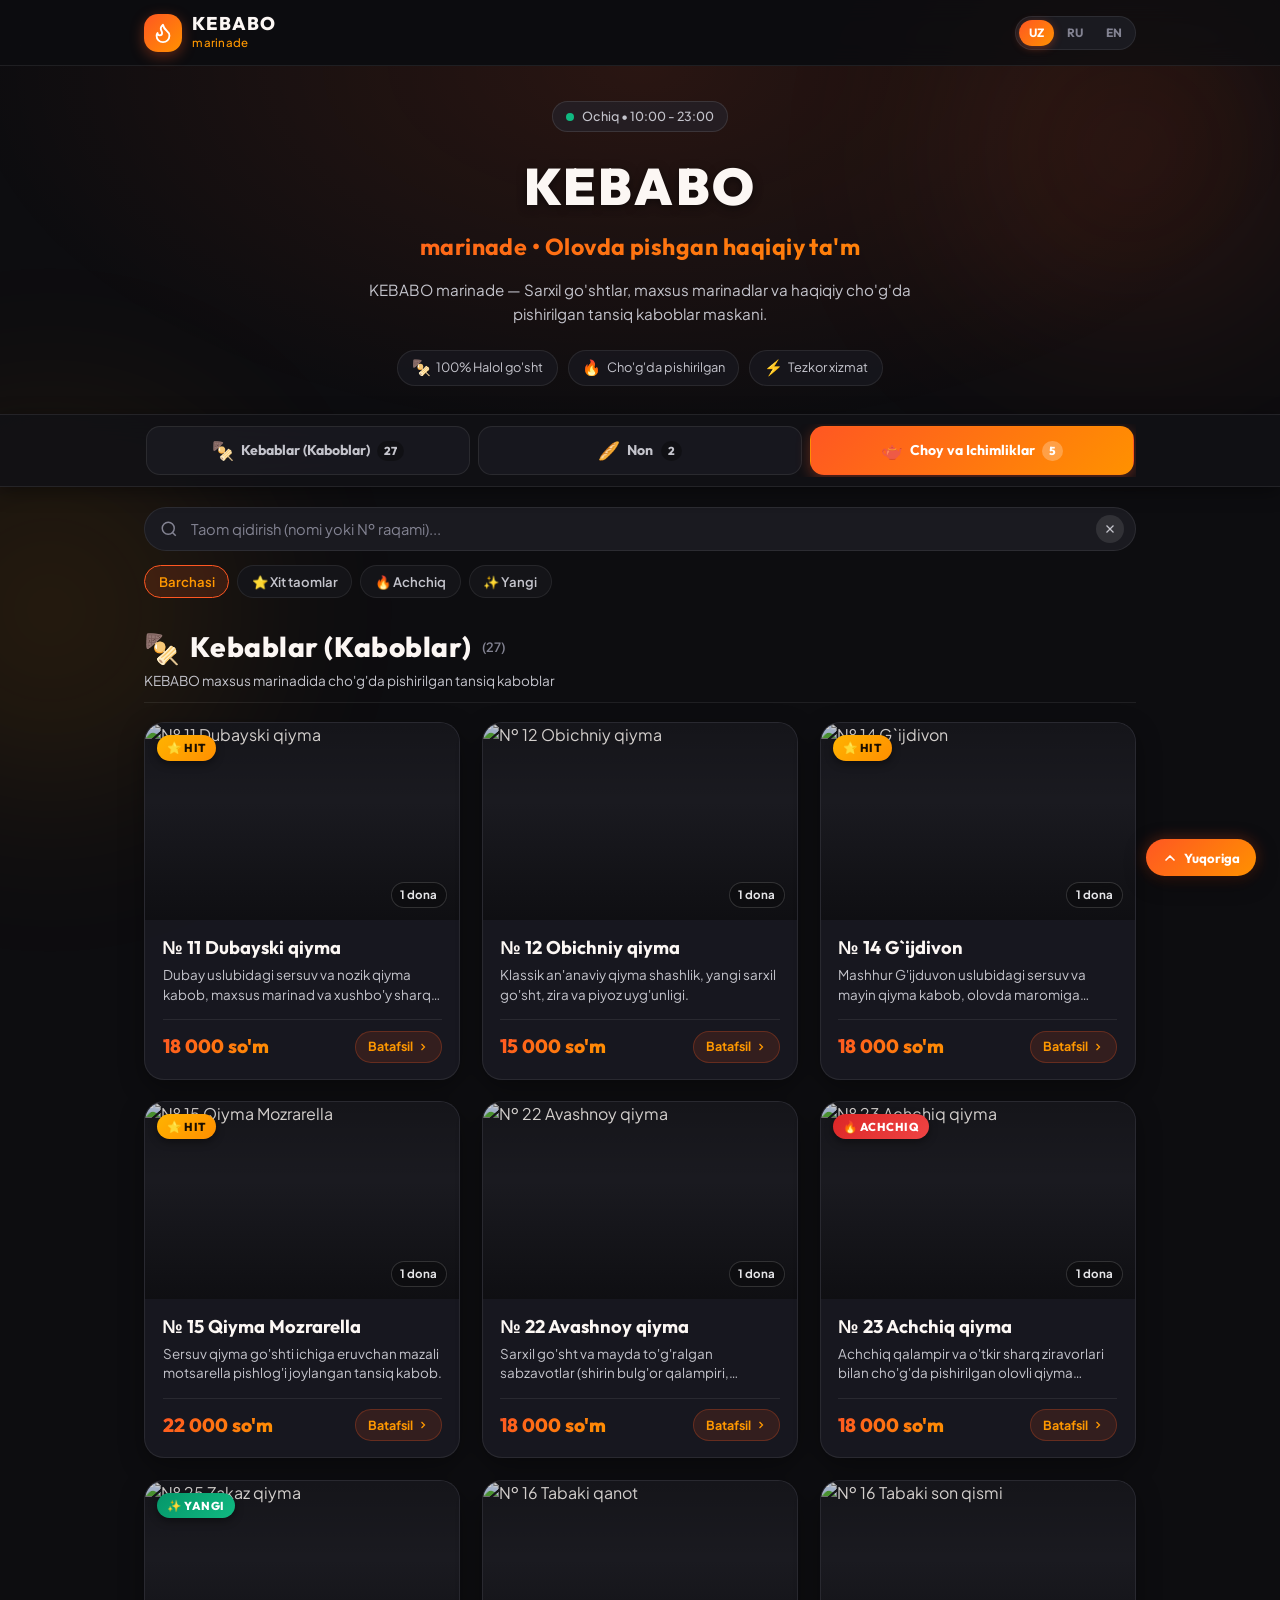
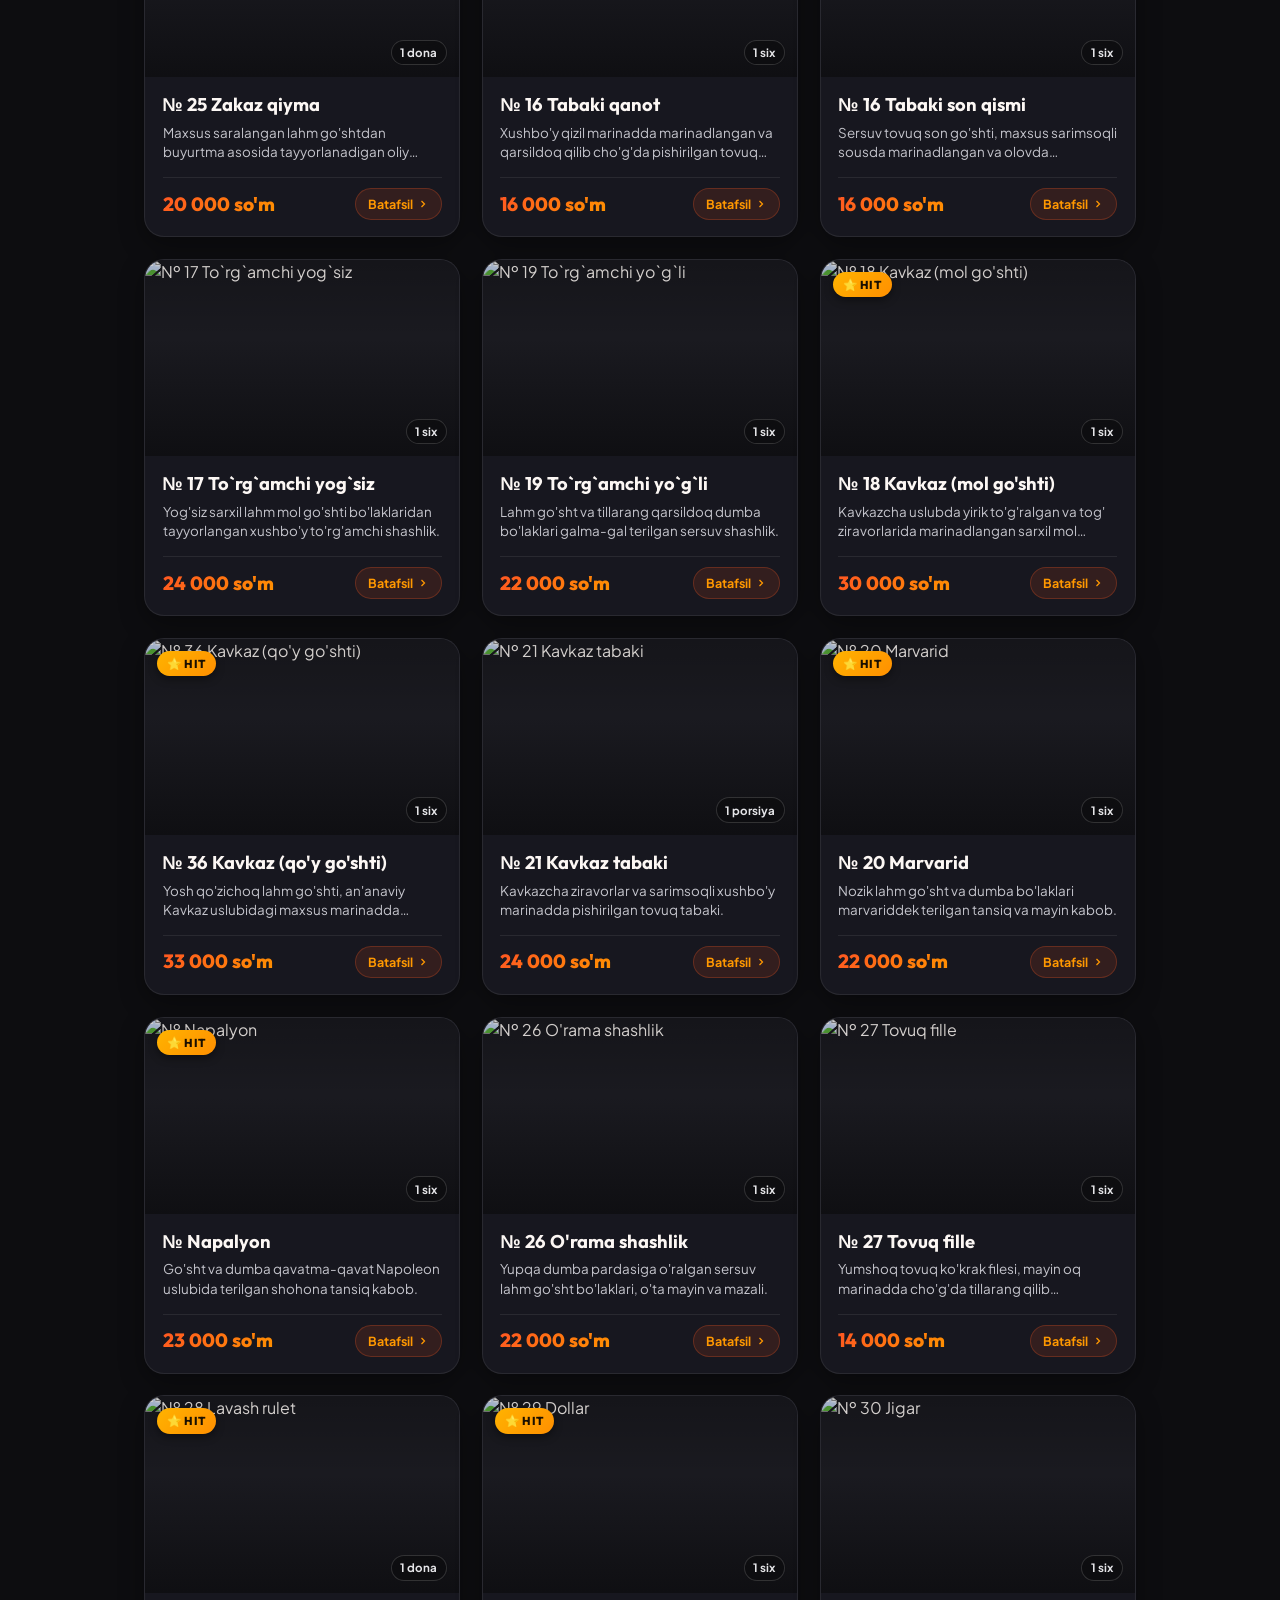
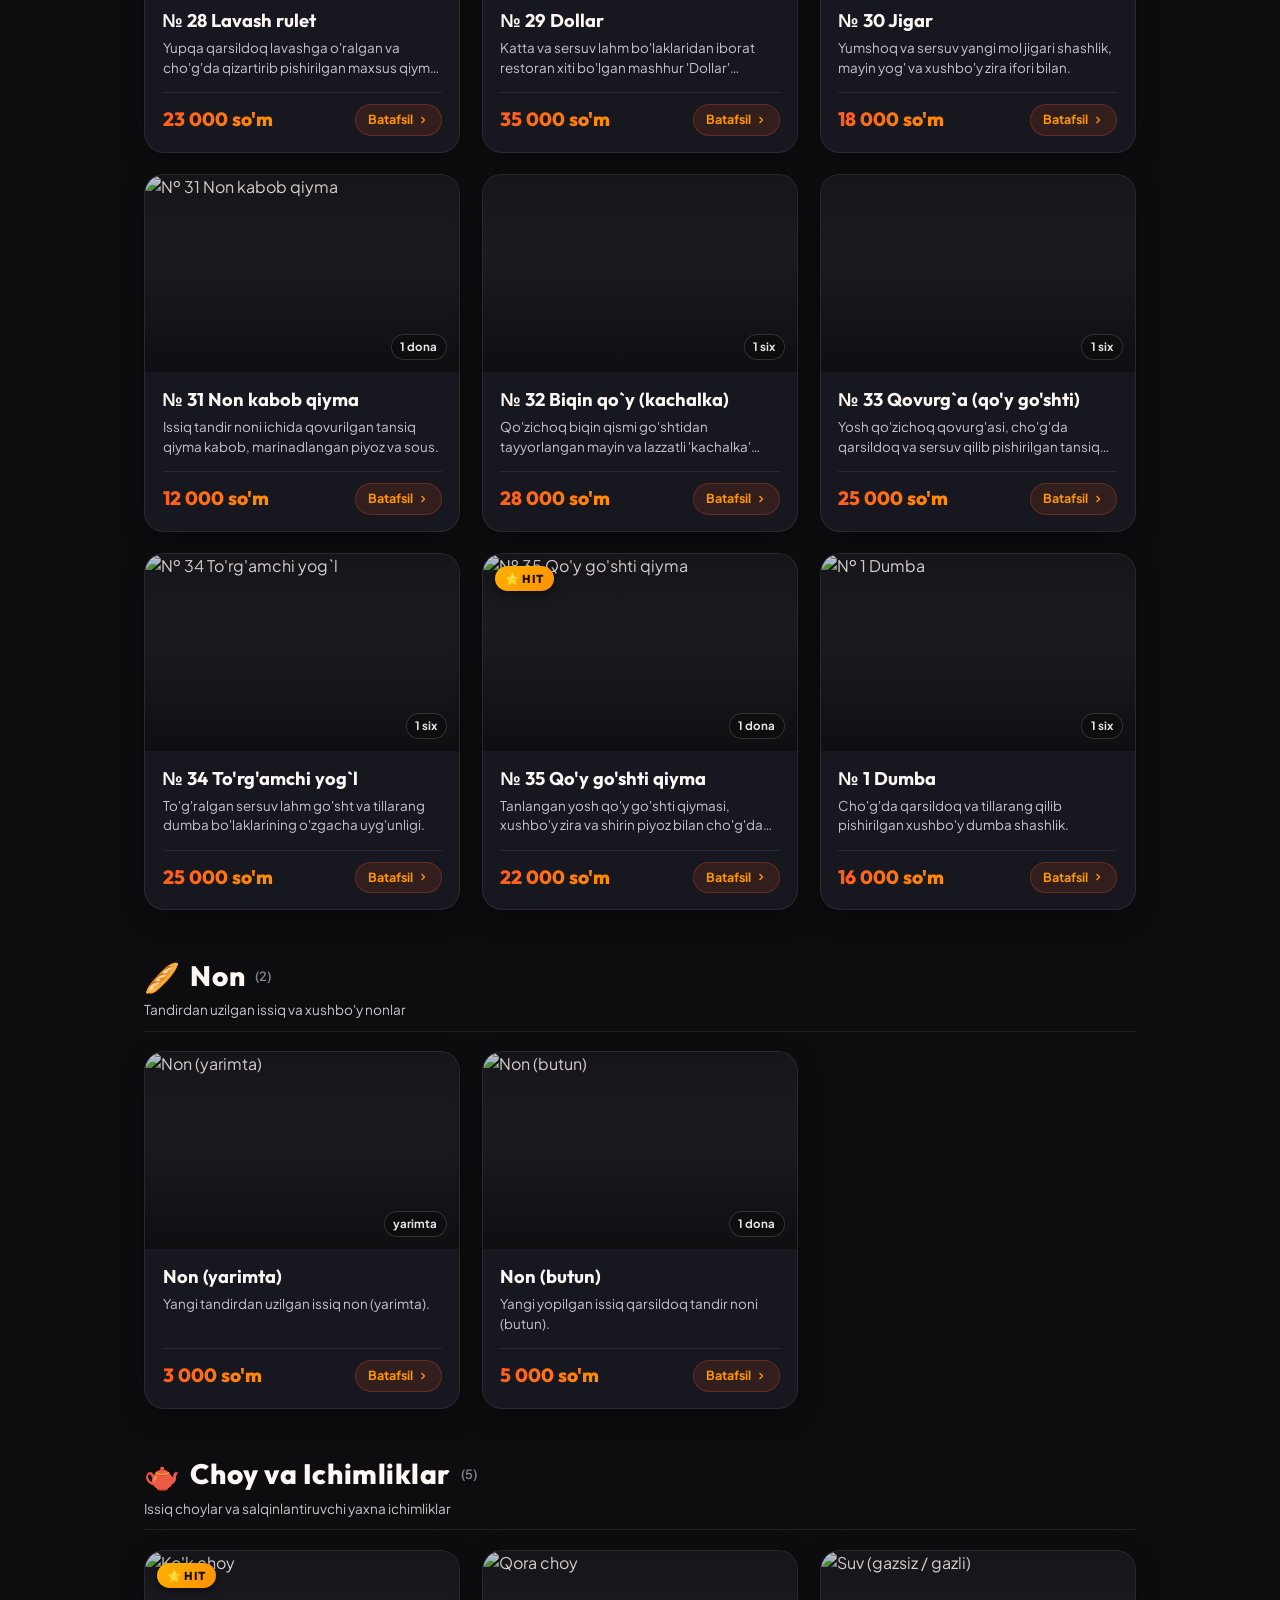
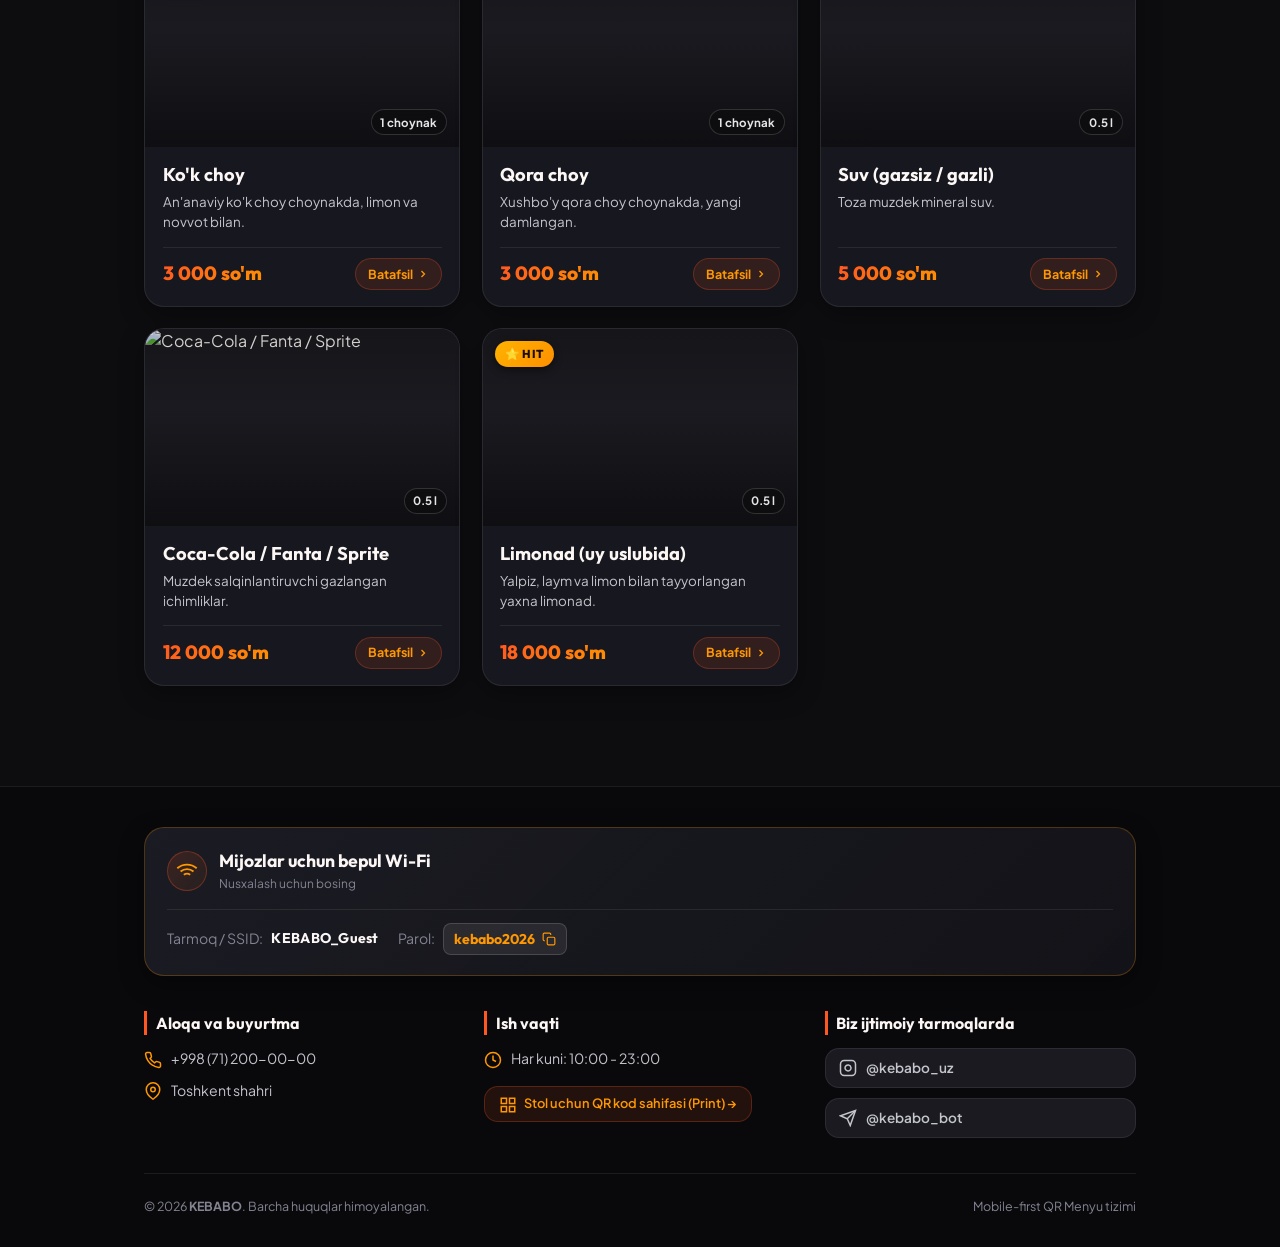
==== index.html @ 8729f7ac "KEBABO digital menu and admin panel complete" ====
<!DOCTYPE html>
<html lang="uz">
<head>
  <meta charset="UTF-8">
  <meta name="viewport" content="width=device-width, initial-scale=1.0, maximum-scale=5.0, user-scalable=yes">
  <meta name="theme-color" content="#121214">
  <meta name="description" content="KEBABO marinade - Sarxil go'shtlar, maxsus marinadlar va tansiq kaboblar raqamli menyusi.">
  <title>KEBABO | Raqamli Menyu</title>

  <!-- Google Fonts: Outfit (Headings) & Plus Jakarta Sans (Body) -->
  <link rel="preconnect" href="https://fonts.googleapis.com">
  <link rel="preconnect" href="https://fonts.gstatic.com" crossorigin>
  <link href="https://fonts.googleapis.com/css2?family=Outfit:wght@500;600;700;800;900&family=Plus+Jakarta+Sans:wght@400;500;600;700&display=swap" rel="stylesheet">

  <link rel="stylesheet" href="style.css">
  <link rel="icon" type="image/svg+xml" href="qr-code.svg">
</head>
<body>
  <!-- Ember Glow Background Elements -->
  <div class="ambient-glow ambient-glow-1" aria-hidden="true"></div>
  <div class="ambient-glow ambient-glow-2" aria-hidden="true"></div>

  <!-- Header / Navigation -->
  <header class="site-header">
    <div class="header-inner container">
      <div class="brand-link" id="brand-secret-trigger" role="button" tabindex="0" aria-label="KEBABO">
        <div class="brand-logo-icon" id="logo-flame-icon">
          <svg viewBox="0 0 24 24" fill="none" stroke="currentColor" stroke-width="2" stroke-linecap="round" stroke-linejoin="round">
            <path d="M8.5 14.5A2.5 2.5 0 0 0 11 12c0-1.38-.5-2-1-3-1.072-2.143-.224-4.054 2-6 .5 2.5 2 4.9 4 6.5 2 1.6 3 3.5 3 5.5a7 7 0 1 1-14 0c0-1.153.433-2.294 1-3a2.5 2.5 0 0 0 2.5 2.5z"/>
          </svg>
        </div>
        <div class="brand-text">
          <span class="brand-name" id="nav-brand-name">KEBABO</span>
          <span class="brand-sub">marinade</span>
        </div>
      </div>

      <!-- Language Selector -->
      <nav class="lang-switcher" aria-label="Tilni tanlash / Language selector">
        <button type="button" class="lang-btn active" data-lang="uz">UZ</button>
        <button type="button" class="lang-btn" data-lang="ru">RU</button>
        <button type="button" class="lang-btn" data-lang="en">EN</button>
      </nav>
    </div>
  </header>

  <!-- Hero Section -->
  <section class="hero-section" id="hero">
    <div class="container hero-content">
      <div class="hero-badge">
        <span class="pulse-dot"></span>
        <span id="hero-status">Ochiq &bull; 10:00 - 23:00</span>
      </div>

      <h1 class="hero-title">
        <span id="hero-title-main">KEBABO</span>
        <span class="hero-title-accent" id="hero-tagline">marinade</span>
      </h1>

      <p class="hero-desc" id="hero-desc">
        Sarxil go'shtlar, maxsus marinadlar va haqiqiy cho'g'da pishirilgan tansiq kaboblar maskani.
      </p>

      <!-- Highlights row -->
      <div class="hero-features">
        <div class="feature-item">
          <span class="feature-icon">🍢</span>
          <span class="feature-text" id="feat-halal">100% Halol go'sht</span>
        </div>
        <div class="feature-item">
          <span class="feature-icon">🔥</span>
          <span class="feature-text" id="feat-charcoal">Cho'g'da pishirilgan</span>
        </div>
        <div class="feature-item">
          <span class="feature-icon">⚡</span>
          <span class="feature-text" id="feat-speed">Tezkor xizmat</span>
        </div>
      </div>
    </div>
  </section>

  <!-- Sticky Categories Navigation -->
  <nav class="category-nav-wrapper" id="sticky-nav" aria-label="Menyu bo'limlari">
    <div class="container category-nav-container">
      <div class="category-nav-list" id="category-tabs" role="tablist">
        <!-- Injected via JavaScript from menu.json -->
      </div>
    </div>
  </nav>

  <!-- Search & Filter Controls -->
  <section class="controls-section">
    <div class="container">
      <!-- Search Input -->
      <div class="search-box">
        <svg class="search-icon" viewBox="0 0 24 24" fill="none" stroke="currentColor" stroke-width="2">
          <circle cx="11" cy="11" r="8"></circle>
          <line x1="21" y1="21" x2="16.65" y2="16.65"></line>
        </svg>
        <input 
          type="search" 
          id="menu-search" 
          class="search-input" 
          placeholder="Taom yoki ichimlik qidirish..." 
          autocomplete="off"
          aria-label="Taom qidirish"
        >
        <button type="button" id="search-clear" class="search-clear-btn" aria-label="Tozalash" hidden>
          <svg viewBox="0 0 24 24" fill="none" stroke="currentColor" stroke-width="2">
            <line x1="18" y1="6" x2="6" y2="18"></line>
            <line x1="6" y1="6" x2="18" y2="18"></line>
          </svg>
        </button>
      </div>

      <!-- Quick Filter Chips -->
      <div class="filter-chips" id="filter-chips" role="radiogroup" aria-label="Filtrlar">
        <button type="button" class="chip active" data-filter="all" id="chip-all">Barchasi</button>
        <button type="button" class="chip" data-filter="hit" id="chip-hit">⭐ Xit taomlar</button>
        <button type="button" class="chip" data-filter="achchiq" id="chip-spicy">🔥 Achchiq</button>
        <button type="button" class="chip" data-filter="yangi" id="chip-new">✨ Yangi</button>
      </div>
    </div>
  </section>

  <!-- Main Menu Sections -->
  <main class="menu-container container" id="menu-sections">
    <!-- Categories and Dishes dynamically rendered from menu.json -->
    <div class="menu-loading" id="menu-loading">
      <div class="spinner"></div>
      <p>Menyu yuklanmoqda...</p>
    </div>
  </main>

  <!-- Search Empty State -->
  <div class="empty-state container" id="empty-state" hidden>
    <div class="empty-icon">🔍</div>
    <h3 id="empty-title">Kechirasiz, taom topilmadi</h3>
    <p id="empty-desc">Iltimos, boshqa so'z bilan qidirib ko'ring yoki barcha taomlarni ko'ring.</p>
    <button type="button" class="btn-reset-search" id="btn-reset-search">Barcha taomlarni ko'rish</button>
  </div>

  <!-- Detail Modal (Bottom Sheet on Mobile) -->
  <div class="modal-backdrop" id="dish-modal" role="dialog" aria-modal="true" aria-hidden="true" hidden>
    <div class="modal-card">
      <button type="button" class="modal-close" id="modal-close-btn" aria-label="Yopish">
        <svg viewBox="0 0 24 24" fill="none" stroke="currentColor" stroke-width="2">
          <line x1="18" y1="6" x2="6" y2="18"></line>
          <line x1="6" y1="6" x2="18" y2="18"></line>
        </svg>
      </button>

      <div class="modal-image-wrapper">
        <img src="" alt="" id="modal-image" class="modal-image" loading="lazy">
        <div class="modal-badges" id="modal-badges"></div>
      </div>

      <div class="modal-body">
        <div class="modal-header-row">
          <h2 class="modal-title" id="modal-title"></h2>
          <span class="modal-weight" id="modal-weight"></span>
        </div>

        <p class="modal-description" id="modal-description"></p>

        <div class="modal-footer-row">
          <div class="modal-price-box">
            <span class="modal-price-label" id="modal-price-label">Narxi:</span>
            <span class="modal-price-val" id="modal-price"></span>
          </div>
          <button type="button" class="modal-action-btn" id="modal-close-action">Yopish</button>
        </div>

        <div class="modal-order-hint">
          <span class="hint-icon">💡</span>
          <span id="modal-order-tip">Buyurtma berish uchun stolingizga ofitsiantni taklif qiling.</span>
        </div>
      </div>
    </div>
  </div>

  <!-- Toast Notification -->
  <div class="toast" id="toast" role="status" aria-live="polite"></div>

  <!-- Floating Back to Top Button -->
  <button type="button" class="back-to-top" id="back-to-top" aria-label="Yuqoriga qaytish" hidden>
    <svg viewBox="0 0 24 24" fill="none" stroke="currentColor" stroke-width="2.5" stroke-linecap="round" stroke-linejoin="round">
      <polyline points="18 15 12 9 6 15"></polyline>
    </svg>
    <span class="btt-text" id="btt-label">Yuqoriga</span>
  </button>

  <!-- Footer Section -->
  <footer class="site-footer">
    <div class="container footer-content">
      <!-- Wi-Fi Card -->
      <div class="wifi-card">
        <div class="wifi-header">
          <div class="wifi-icon">
            <svg viewBox="0 0 24 24" fill="none" stroke="currentColor" stroke-width="2">
              <path d="M5 12.55a11 11 0 0 1 14.08 0"></path>
              <path d="M1.42 9a16 16 0 0 1 21.16 0"></path>
              <path d="M8.53 16.11a6 6 0 0 1 6.95 0"></path>
              <line x1="12" y1="20" x2="12.01" y2="20"></line>
            </svg>
          </div>
          <div>
            <h3 class="wifi-title" id="wifi-card-title">Mijozlar uchun bepul Wi-Fi</h3>
            <p class="wifi-sub" id="wifi-card-sub">Nusxalash uchun bosing</p>
          </div>
        </div>
        <div class="wifi-details">
          <div class="wifi-item">
            <span class="wifi-label">Tarmoq / SSID:</span>
            <strong class="wifi-val" id="wifi-ssid">KebabHouse_Guest</strong>
          </div>
          <div class="wifi-item">
            <span class="wifi-label">Parol:</span>
            <button type="button" class="copy-wifi-btn" id="copy-wifi-btn" title="Parolni nusxalash">
              <span id="wifi-password">kebabhouse2026</span>
              <svg viewBox="0 0 24 24" fill="none" stroke="currentColor" stroke-width="2" class="copy-icon">
                <rect x="9" y="9" width="13" height="13" rx="2" ry="2"></rect>
                <path d="M5 15H4a2 2 0 0 1-2-2V4a2 2 0 0 1 2-2h9a2 2 0 0 1 2 2v1"></path>
              </svg>
            </button>
          </div>
        </div>
      </div>

      <!-- Restaurant Info Grid -->
      <div class="footer-grid">
        <!-- Column 1: Info -->
        <div class="footer-col">
          <h3 class="footer-col-title" id="footer-contact-title">Aloqa va buyurtma</h3>
          <ul class="footer-list">
            <li>
              <svg viewBox="0 0 24 24" fill="none" stroke="currentColor" stroke-width="2" class="f-icon">
                <path d="M22 16.92v3a2 2 0 0 1-2.18 2 19.79 19.79 0 0 1-8.63-3.07 19.5 19.5 0 0 1-6-6 19.79 19.79 0 0 1-3.07-8.67A2 2 0 0 1 4.11 2h3a2 2 0 0 1 2 1.72 12.84 12.84 0 0 0 .7 2.81 2 2 0 0 1-.45 2.11L8.09 9.91a16 16 0 0 0 6 6l1.27-1.27a2 2 0 0 1 2.11-.45 12.84 12.84 0 0 0 2.81.7A2 2 0 0 1 22 16.92z"></path>
              </svg>
              <a href="tel:+998712000000" id="footer-phone" class="footer-link">+998 (71) 200-00-00</a>
            </li>
            <li>
              <svg viewBox="0 0 24 24" fill="none" stroke="currentColor" stroke-width="2" class="f-icon">
                <path d="M21 10c0 7-9 13-9 13s-9-6-9-13a9 9 0 0 1 18 0z"></path>
                <circle cx="12" cy="10" r="3"></circle>
              </svg>
              <span id="footer-address">Toshkent sh., Amir Temur shox ko'chasi, 45-uy</span>
            </li>
          </ul>
        </div>

        <!-- Column 2: Hours -->
        <div class="footer-col">
          <h3 class="footer-col-title" id="footer-hours-title">Ish vaqti</h3>
          <p class="footer-hours">
            <svg viewBox="0 0 24 24" fill="none" stroke="currentColor" stroke-width="2" class="f-icon">
              <circle cx="12" cy="12" r="10"></circle>
              <polyline points="12 6 12 12 16 14"></polyline>
            </svg>
            <span id="footer-working-hours">Har kuni: 10:00 - 23:00</span>
          </p>
          <div class="footer-qr-link-box">
            <a href="qr-print.html" class="qr-print-pill" target="_blank" rel="noopener">
              <svg viewBox="0 0 24 24" fill="none" stroke="currentColor" stroke-width="2" class="f-icon">
                <rect x="3" y="3" width="7" height="7"></rect>
                <rect x="14" y="3" width="7" height="7"></rect>
                <rect x="14" y="14" width="7" height="7"></rect>
                <rect x="3" y="14" width="7" height="7"></rect>
              </svg>
              <span>Stol uchun QR kod sahifasi (Print) &rarr;</span>
            </a>
          </div>
        </div>

        <!-- Column 3: Social -->
        <div class="footer-col">
          <h3 class="footer-col-title" id="footer-social-title">Biz ijtimoiy tarmoqlarda</h3>
          <div class="social-links">
            <a href="https://instagram.com/kebabo_uz" class="social-btn instagram" id="link-instagram" target="_blank" rel="noopener" aria-label="Instagram">
              <svg viewBox="0 0 24 24" fill="none" stroke="currentColor" stroke-width="2">
                <rect x="2" y="2" width="20" height="20" rx="5" ry="5"></rect>
                <path d="M16 11.37A4 4 0 1 1 12.63 8 4 4 0 0 1 16 11.37z"></path>
                <line x1="17.5" y1="6.5" x2="17.51" y2="6.5"></line>
              </svg>
              <span id="instagram-handle">@kebabo_uz</span>
            </a>
            <a href="https://t.me/kebabo_bot" class="social-btn telegram" id="link-telegram" target="_blank" rel="noopener" aria-label="Telegram">
              <svg viewBox="0 0 24 24" fill="none" stroke="currentColor" stroke-width="2">
                <line x1="22" y1="2" x2="11" y2="13"></line>
                <polygon points="22 2 15 22 11 13 2 9 22 2"></polygon>
              </svg>
              <span id="telegram-handle">@kebabo_bot</span>
            </a>
          </div>
        </div>
      </div>

      <!-- Footer Bottom -->
      <div class="footer-bottom">
        <p>&copy; <span id="current-year">2026</span> <strong id="footer-brand-name">KEBABO</strong>. Barcha huquqlar himoyalangan.</p>
        <p class="footer-made" id="footer-secret-trigger">Mobile-first QR Menyu tizimi</p>
      </div>
    </div>
  </footer>

  <script src="menu-data.js"></script>
  <script type="module" src="script.js"></script>
</body>
</html>
---- style.css ----
/* ==========================================================================
   KEBAB HOUSE - Mobile-First Digital Menu Stylesheet
   Premium Charcoal & Fire Theme
   ========================================================================== */

/* --------------------------------------------------------------------------
   1. CSS Reset & Variables
   -------------------------------------------------------------------------- */
:root {
  /* Colors */
  --bg-deep: #0d0d10;
  --bg-surface: #141418;
  --bg-surface-elevated: #1a1a20;
  --bg-card: rgba(26, 26, 33, 0.88);
  --bg-card-hover: rgba(33, 33, 42, 0.95);
  --bg-glass: rgba(18, 18, 22, 0.82);

  /* Primary Fire & Amber Accents */
  --fire-orange: #ff5722;
  --fire-amber: #ff9800;
  --fire-gold: #ffb300;
  --fire-red: #f44336;
  --fire-glow: rgba(255, 87, 34, 0.35);
  --amber-glow: rgba(255, 179, 0, 0.25);

  /* Text & Neutral */
  --text-primary: #fcf7f4;
  --text-secondary: #c4c4cc;
  --text-muted: #838392;
  --border-subtle: rgba(255, 255, 255, 0.08);
  --border-active: rgba(255, 107, 0, 0.45);

  /* Gradients */
  --grad-fire: linear-gradient(135deg, #ff5722 0%, #ff9100 100%);
  --grad-fire-subtle: linear-gradient(135deg, rgba(255, 87, 34, 0.15) 0%, rgba(255, 152, 0, 0.05) 100%);
  --grad-gold: linear-gradient(135deg, #ffb300 0%, #ff8f00 100%);
  --grad-card-border: linear-gradient(180deg, rgba(255, 255, 255, 0.12) 0%, rgba(255, 255, 255, 0.02) 100%);

  /* Typography */
  --font-heading: 'Outfit', -apple-system, BlinkMacSystemFont, 'Segoe UI', Roboto, sans-serif;
  --font-body: 'Plus Jakarta Sans', -apple-system, BlinkMacSystemFont, 'Segoe UI', Roboto, sans-serif;

  /* Layout & Metrics */
  --container-max: 1040px;
  --radius-sm: 8px;
  --radius-md: 14px;
  --radius-lg: 20px;
  --radius-xl: 26px;
  --radius-pill: 9999px;
  --shadow-sm: 0 4px 12px rgba(0, 0, 0, 0.25);
  --shadow-card: 0 8px 24px rgba(0, 0, 0, 0.35), 0 1px 2px rgba(255, 255, 255, 0.04) inset;
  --shadow-fire: 0 8px 24px var(--fire-glow);

  /* Animations */
  --trans-quick: 0.18s cubic-bezier(0.4, 0, 0.2, 1);
  --trans-smooth: 0.3s cubic-bezier(0.16, 1, 0.3, 1);
}

*, *::before, *::after {
  box-sizing: border-box;
  margin: 0;
  padding: 0;
}

html {
  font-size: 16px;
  scroll-behavior: smooth;
  -webkit-text-size-adjust: 100%;
  color-scheme: dark;
}

body {
  font-family: var(--font-body);
  background-color: var(--bg-deep);
  color: var(--text-primary);
  line-height: 1.5;
  min-height: 100vh;
  position: relative;
  overflow-x: hidden;
  -webkit-font-smoothing: antialiased;
  -moz-osx-font-smoothing: grayscale;
}

/* --------------------------------------------------------------------------
   2. Utility & Layout Container
   -------------------------------------------------------------------------- */
.container {
  width: 100%;
  max-width: var(--container-max);
  margin-left: auto;
  margin-right: auto;
  padding-left: 1rem;
  padding-right: 1rem;
}

@media (min-width: 640px) {
  .container {
    padding-left: 1.5rem;
    padding-right: 1.5rem;
  }
}

/* Atmospheric Glow Background */
.ambient-glow {
  position: fixed;
  width: 500px;
  height: 500px;
  border-radius: 50%;
  pointer-events: none;
  z-index: 0;
  opacity: 0.18;
  filter: blur(100px);
  animation: floatGlow 14s ease-in-out infinite alternate;
}

.ambient-glow-1 {
  top: -100px;
  right: -100px;
  background: radial-gradient(circle, #ff5722 0%, transparent 70%);
}

.ambient-glow-2 {
  top: 40%;
  left: -200px;
  background: radial-gradient(circle, #ff9800 0%, transparent 70%);
  animation-delay: -7s;
}

@keyframes floatGlow {
  0% { transform: translateY(0) scale(1); }
  50% { transform: translateY(30px) scale(1.08); }
  100% { transform: translateY(-20px) scale(0.95); }
}

/* --------------------------------------------------------------------------
   3. Header & Language Switcher
   -------------------------------------------------------------------------- */
.site-header {
  position: relative;
  z-index: 40;
  padding-top: 0.85rem;
  padding-bottom: 0.85rem;
  border-bottom: 1px solid var(--border-subtle);
  background: rgba(13, 13, 16, 0.7);
  backdrop-filter: blur(12px);
  -webkit-backdrop-filter: blur(12px);
}

.header-inner {
  display: flex;
  align-items: center;
  justify-content: space-between;
}

.brand-link {
  display: flex;
  align-items: center;
  gap: 0.65rem;
  text-decoration: none;
  color: var(--text-primary);
}

.brand-logo-icon {
  width: 38px;
  height: 38px;
  border-radius: var(--radius-md);
  background: var(--grad-fire);
  display: flex;
  align-items: center;
  justify-content: center;
  color: #fff;
  box-shadow: 0 4px 14px var(--fire-glow);
  flex-shrink: 0;
}

.brand-logo-icon svg {
  width: 22px;
  height: 22px;
}

.brand-text {
  display: flex;
  flex-direction: column;
}

.brand-name {
  font-family: var(--font-heading);
  font-weight: 800;
  font-size: 1.15rem;
  letter-spacing: 0.05em;
  color: var(--text-primary);
  line-height: 1.1;
}

.brand-sub {
  font-size: 0.72rem;
  color: var(--fire-amber);
  font-weight: 500;
  letter-spacing: 0.02em;
}

/* Segmented Language Switcher */
.lang-switcher {
  display: flex;
  align-items: center;
  background: var(--bg-surface-elevated);
  border: 1px solid var(--border-subtle);
  border-radius: var(--radius-pill);
  padding: 3px;
  gap: 2px;
}

.lang-btn {
  background: transparent;
  border: none;
  color: var(--text-muted);
  font-family: var(--font-heading);
  font-weight: 700;
  font-size: 0.75rem;
  padding: 0.35rem 0.65rem;
  border-radius: var(--radius-pill);
  cursor: pointer;
  transition: all var(--trans-quick);
  touch-action: manipulation;
}

.lang-btn:hover {
  color: var(--text-primary);
}

.lang-btn.active {
  background: var(--grad-fire);
  color: #fff;
  box-shadow: 0 2px 8px var(--fire-glow);
}

/* --------------------------------------------------------------------------
   4. Hero Section
   -------------------------------------------------------------------------- */
.hero-section {
  position: relative;
  z-index: 10;
  padding: 2.2rem 0 1.8rem;
  text-align: center;
  background: radial-gradient(ellipse at 50% 0%, rgba(255, 87, 34, 0.12) 0%, transparent 75%);
}

.hero-badge {
  display: inline-flex;
  align-items: center;
  gap: 0.45rem;
  background: rgba(38, 38, 48, 0.6);
  border: 1px solid rgba(255, 255, 255, 0.1);
  padding: 0.3rem 0.85rem;
  border-radius: var(--radius-pill);
  font-size: 0.78rem;
  color: var(--text-secondary);
  font-weight: 500;
  margin-bottom: 1rem;
}

.pulse-dot {
  width: 8px;
  height: 8px;
  border-radius: 50%;
  background-color: #10b981;
  box-shadow: 0 0 0 0 rgba(16, 185, 129, 0.7);
  animation: pulseGreen 2s infinite;
}

@keyframes pulseGreen {
  0% { box-shadow: 0 0 0 0 rgba(16, 185, 129, 0.7); }
  70% { box-shadow: 0 0 0 7px rgba(16, 185, 129, 0); }
  100% { box-shadow: 0 0 0 0 rgba(16, 185, 129, 0); }
}

.hero-title {
  font-family: var(--font-heading);
  display: flex;
  flex-direction: column;
  gap: 0.35rem;
  margin-bottom: 0.85rem;
}

#hero-title-main {
  font-size: clamp(2rem, 6vw, 3.2rem);
  font-weight: 900;
  letter-spacing: 0.04em;
  color: var(--text-primary);
  text-transform: uppercase;
  text-shadow: 0 2px 10px rgba(0, 0, 0, 0.5);
}

.hero-title-accent {
  font-size: clamp(1rem, 3.5vw, 1.45rem);
  font-weight: 700;
  background: var(--grad-fire);
  -webkit-background-clip: text;
  -webkit-text-fill-color: transparent;
  letter-spacing: 0.02em;
}

.hero-desc {
  max-width: 580px;
  margin: 0 auto 1.5rem;
  color: var(--text-secondary);
  font-size: 0.95rem;
  line-height: 1.55;
  padding: 0 0.5rem;
}

.hero-features {
  display: flex;
  justify-content: center;
  flex-wrap: wrap;
  gap: 0.6rem;
}

.feature-item {
  display: flex;
  align-items: center;
  gap: 0.35rem;
  background: rgba(26, 26, 33, 0.7);
  border: 1px solid var(--border-subtle);
  border-radius: var(--radius-pill);
  padding: 0.35rem 0.85rem;
  font-size: 0.8rem;
  color: var(--text-secondary);
}

.feature-icon {
  font-size: 0.95rem;
}

/* --------------------------------------------------------------------------
   5. Sticky Category Navigation
   -------------------------------------------------------------------------- */
.category-nav-wrapper {
  position: sticky;
  top: 0;
  z-index: 50;
  background: var(--bg-glass);
  backdrop-filter: blur(16px);
  -webkit-backdrop-filter: blur(16px);
  border-top: 1px solid var(--border-subtle);
  border-bottom: 1px solid var(--border-subtle);
  box-shadow: 0 4px 18px rgba(0, 0, 0, 0.4);
}

.category-nav-container {
  padding-top: 0.55rem;
  padding-bottom: 0.55rem;
}

.category-nav-list {
  display: flex;
  align-items: center;
  gap: 0.5rem;
  overflow-x: auto;
  scrollbar-width: none;
  -webkit-overflow-scrolling: touch;
  padding: 2px;
}

.category-nav-list::-webkit-scrollbar {
  display: none;
}

.cat-tab {
  flex: 1 1 0;
  min-width: 105px;
  display: flex;
  align-items: center;
  justify-content: center;
  gap: 0.45rem;
  background: rgba(30, 30, 38, 0.6);
  border: 1px solid var(--border-subtle);
  color: var(--text-secondary);
  font-family: var(--font-heading);
  font-size: 0.88rem;
  font-weight: 700;
  padding: 0.65rem 0.8rem;
  border-radius: var(--radius-md);
  cursor: pointer;
  white-space: nowrap;
  transition: all var(--trans-quick);
  touch-action: manipulation;
  text-decoration: none;
}

.cat-tab:hover {
  background: rgba(45, 45, 56, 0.8);
  color: var(--text-primary);
  border-color: rgba(255, 255, 255, 0.15);
}

.cat-tab.active {
  background: var(--grad-fire);
  color: #fff;
  border-color: transparent;
  box-shadow: 0 4px 14px var(--fire-glow);
}

.cat-tab-icon {
  font-size: 1.1rem;
}

.cat-tab-count {
  font-size: 0.72rem;
  background: rgba(0, 0, 0, 0.28);
  padding: 0.1rem 0.45rem;
  border-radius: var(--radius-pill);
  font-weight: 800;
}

.cat-tab.active .cat-tab-count {
  background: rgba(255, 255, 255, 0.25);
  color: #fff;
}

/* --------------------------------------------------------------------------
   6. Search & Quick Filters
   -------------------------------------------------------------------------- */
.controls-section {
  position: relative;
  z-index: 10;
  padding-top: 1.25rem;
  padding-bottom: 0.5rem;
}

.search-box {
  position: relative;
  width: 100%;
  margin-bottom: 0.85rem;
}

.search-icon {
  position: absolute;
  left: 1rem;
  top: 50%;
  transform: translateY(-50%);
  width: 18px;
  height: 18px;
  color: var(--text-muted);
  pointer-events: none;
}

.search-input {
  width: 100%;
  background: var(--bg-surface-elevated);
  border: 1px solid var(--border-subtle);
  border-radius: var(--radius-pill);
  padding: 0.75rem 2.8rem 0.75rem 2.85rem;
  color: var(--text-primary);
  font-family: var(--font-body);
  font-size: 0.92rem;
  outline: none;
  transition: all var(--trans-quick);
}

.search-input::placeholder {
  color: var(--text-muted);
}

.search-input:focus {
  border-color: var(--fire-orange);
  box-shadow: 0 0 0 3px rgba(255, 87, 34, 0.2);
  background: var(--bg-surface);
}

.search-clear-btn {
  position: absolute;
  right: 0.75rem;
  top: 50%;
  transform: translateY(-50%);
  width: 28px;
  height: 28px;
  border-radius: 50%;
  background: rgba(255, 255, 255, 0.1);
  border: none;
  color: var(--text-secondary);
  display: flex;
  align-items: center;
  justify-content: center;
  cursor: pointer;
  transition: background var(--trans-quick);
}

.search-clear-btn:hover {
  background: rgba(255, 255, 255, 0.2);
  color: var(--text-primary);
}

.search-clear-btn svg {
  width: 14px;
  height: 14px;
}

/* Filter Chips */
.filter-chips {
  display: flex;
  align-items: center;
  gap: 0.5rem;
  overflow-x: auto;
  scrollbar-width: none;
  -webkit-overflow-scrolling: touch;
  padding-bottom: 0.25rem;
}

.filter-chips::-webkit-scrollbar {
  display: none;
}

.chip {
  background: var(--bg-surface);
  border: 1px solid var(--border-subtle);
  color: var(--text-secondary);
  font-family: var(--font-body);
  font-size: 0.82rem;
  font-weight: 600;
  padding: 0.45rem 0.85rem;
  border-radius: var(--radius-pill);
  white-space: nowrap;
  cursor: pointer;
  transition: all var(--trans-quick);
  touch-action: manipulation;
}

.chip:hover {
  border-color: rgba(255, 255, 255, 0.2);
  color: var(--text-primary);
}

.chip.active {
  background: rgba(255, 87, 34, 0.15);
  border-color: var(--fire-orange);
  color: var(--fire-amber);
}

/* --------------------------------------------------------------------------
   7. Menu Section & Grid
   -------------------------------------------------------------------------- */
.menu-container {
  position: relative;
  z-index: 10;
  padding-top: 1rem;
  padding-bottom: 3.5rem;
}

.menu-loading {
  text-align: center;
  padding: 4rem 1rem;
  color: var(--text-muted);
}

.spinner {
  width: 36px;
  height: 36px;
  border: 3px solid rgba(255, 255, 255, 0.1);
  border-top-color: var(--fire-orange);
  border-radius: 50%;
  animation: spin 0.8s linear infinite;
  margin: 0 auto 1rem;
}

@keyframes spin {
  to { transform: rotate(360deg); }
}

.category-group {
  margin-bottom: 2.8rem;
  scroll-margin-top: 75px;
}

.category-header {
  margin-bottom: 1.2rem;
  display: flex;
  align-items: flex-end;
  justify-content: space-between;
  border-bottom: 1px solid var(--border-subtle);
  padding-bottom: 0.65rem;
}

.category-header-main {
  display: flex;
  align-items: center;
  gap: 0.65rem;
}

.category-icon-large {
  font-size: 1.8rem;
  line-height: 1;
}

.category-title {
  font-family: var(--font-heading);
  font-size: clamp(1.35rem, 4vw, 1.75rem);
  font-weight: 800;
  color: var(--text-primary);
  letter-spacing: 0.02em;
}

.category-count-pill {
  font-size: 0.8rem;
  color: var(--text-muted);
  font-weight: 600;
}

.category-subtext {
  font-size: 0.85rem;
  color: var(--text-secondary);
  margin-top: 0.2rem;
}

/* Dishes Grid */
.dishes-grid {
  display: grid;
  grid-template-columns: 1fr;
  gap: 1.15rem;
}

@media (min-width: 640px) {
  .dishes-grid {
    grid-template-columns: repeat(2, 1fr);
    gap: 1.35rem;
  }
}

@media (min-width: 960px) {
  .dishes-grid {
    grid-template-columns: repeat(3, 1fr);
  }
}

/* Dish Card */
.dish-card {
  position: relative;
  background: var(--bg-card);
  border: 1px solid var(--border-subtle);
  border-radius: var(--radius-lg);
  overflow: hidden;
  display: flex;
  flex-direction: column;
  transition: transform var(--trans-smooth), border-color var(--trans-quick), box-shadow var(--trans-smooth);
  cursor: pointer;
  box-shadow: var(--shadow-card);
  touch-action: manipulation;
  -webkit-tap-highlight-color: transparent;
}

.dish-card:hover {
  transform: translateY(-4px);
  border-color: var(--border-active);
  box-shadow: 0 12px 30px rgba(0, 0, 0, 0.45), 0 0 15px rgba(255, 87, 34, 0.2);
}

.dish-card:active {
  transform: scale(0.98);
}

.dish-card.is-sold-out {
  opacity: 0.72;
  border-color: rgba(239, 68, 68, 0.4);
}

.dish-card.is-sold-out .card-overlay {
  background: linear-gradient(180deg, rgba(20, 0, 0, 0.4) 0%, rgba(13, 13, 16, 0.95) 100%);
}

.dish-card.is-sold-out .dish-price {
  background: #9ca3af;
  -webkit-background-clip: text;
  -webkit-text-fill-color: transparent;
}

.badge-sold-out {
  background: linear-gradient(135deg, #b91c1c 0%, #ef4444 100%) !important;
  color: #fff !important;
  font-weight: 800;
  box-shadow: 0 2px 8px rgba(239, 68, 68, 0.4);
}

/* Card Media */
.card-image-wrap {
  position: relative;
  width: 100%;
  aspect-ratio: 16 / 10;
  background-color: var(--bg-surface-elevated);
  overflow: hidden;
}

.dish-img {
  width: 100%;
  height: 100%;
  object-fit: cover;
  display: block;
  transition: transform 0.5s ease;
}

.dish-card:hover .dish-img {
  transform: scale(1.05);
}

.card-overlay {
  position: absolute;
  inset: 0;
  background: linear-gradient(180deg, rgba(0, 0, 0, 0.2) 0%, rgba(0, 0, 0, 0) 40%, rgba(13, 13, 16, 0.85) 100%);
  pointer-events: none;
}

/* Badges */
.card-badge-top-left {
  position: absolute;
  top: 0.75rem;
  left: 0.75rem;
  z-index: 2;
  display: flex;
  gap: 0.4rem;
}

.badge {
  font-family: var(--font-heading);
  font-size: 0.72rem;
  font-weight: 800;
  padding: 0.25rem 0.65rem;
  border-radius: var(--radius-pill);
  text-transform: uppercase;
  letter-spacing: 0.04em;
  color: #fff;
  display: inline-flex;
  align-items: center;
  gap: 0.25rem;
  box-shadow: 0 3px 8px rgba(0, 0, 0, 0.4);
}

.badge-hit {
  background: var(--grad-gold);
  color: #1a0f00;
}

.badge-yangi {
  background: linear-gradient(135deg, #059669 0%, #10b981 100%);
}

.badge-achchiq {
  background: linear-gradient(135deg, #dc2626 0%, #ef4444 100%);
}

.card-weight-pill {
  position: absolute;
  bottom: 0.75rem;
  right: 0.75rem;
  z-index: 2;
  background: rgba(13, 13, 16, 0.78);
  border: 1px solid rgba(255, 255, 255, 0.15);
  backdrop-filter: blur(8px);
  -webkit-backdrop-filter: blur(8px);
  color: #e4e4e7;
  font-size: 0.72rem;
  font-weight: 700;
  padding: 0.2rem 0.55rem;
  border-radius: var(--radius-pill);
}

/* Card Details */
.card-content {
  padding: 1rem 1.1rem;
  display: flex;
  flex-direction: column;
  flex: 1;
}

.dish-name {
  font-family: var(--font-heading);
  font-size: 1.15rem;
  font-weight: 700;
  color: var(--text-primary);
  margin-bottom: 0.4rem;
  line-height: 1.25;
}

.dish-desc {
  font-size: 0.84rem;
  color: var(--text-secondary);
  line-height: 1.45;
  margin-bottom: 0.95rem;
  display: -webkit-box;
  -webkit-line-clamp: 2;
  -webkit-box-orient: vertical;
  overflow: hidden;
  text-overflow: ellipsis;
  flex: 1;
}

.card-footer {
  margin-top: auto;
  display: flex;
  align-items: center;
  justify-content: space-between;
  padding-top: 0.65rem;
  border-top: 1px solid var(--border-subtle);
}

.dish-price-wrap {
  display: flex;
  flex-direction: column;
}

.dish-price {
  font-family: var(--font-heading);
  font-size: 1.2rem;
  font-weight: 800;
  background: var(--grad-fire);
  -webkit-background-clip: text;
  -webkit-text-fill-color: transparent;
  line-height: 1;
}

.btn-card-view {
  background: rgba(255, 87, 34, 0.12);
  border: 1px solid rgba(255, 87, 34, 0.25);
  color: var(--fire-amber);
  font-family: var(--font-body);
  font-size: 0.78rem;
  font-weight: 700;
  padding: 0.35rem 0.75rem;
  border-radius: var(--radius-pill);
  transition: all var(--trans-quick);
  display: inline-flex;
  align-items: center;
  gap: 0.25rem;
}

.dish-card:hover .btn-card-view {
  background: var(--grad-fire);
  color: #fff;
  border-color: transparent;
  box-shadow: 0 2px 8px var(--fire-glow);
}

/* --------------------------------------------------------------------------
   8. Empty Search State
   -------------------------------------------------------------------------- */
.empty-state {
  text-align: center;
  padding: 3.5rem 1rem;
}

.empty-icon {
  font-size: 3rem;
  margin-bottom: 1rem;
}

#empty-title {
  font-family: var(--font-heading);
  font-size: 1.35rem;
  color: var(--text-primary);
  margin-bottom: 0.5rem;
}

#empty-desc {
  color: var(--text-muted);
  font-size: 0.9rem;
  max-width: 420px;
  margin: 0 auto 1.5rem;
}

.btn-reset-search {
  background: var(--grad-fire);
  color: #fff;
  border: none;
  font-family: var(--font-heading);
  font-weight: 700;
  font-size: 0.88rem;
  padding: 0.65rem 1.35rem;
  border-radius: var(--radius-pill);
  cursor: pointer;
  box-shadow: 0 4px 14px var(--fire-glow);
  transition: transform var(--trans-quick);
}

.btn-reset-search:hover {
  transform: translateY(-2px);
}

/* --------------------------------------------------------------------------
   9. Detail Modal (Bottom Sheet on Mobile, Centered Modal on Tablet/Desktop)
   -------------------------------------------------------------------------- */
.modal-backdrop {
  position: fixed;
  inset: 0;
  z-index: 100;
  background: rgba(0, 0, 0, 0.75);
  backdrop-filter: blur(10px);
  -webkit-backdrop-filter: blur(10px);
  display: flex;
  align-items: flex-end;
  justify-content: center;
  opacity: 0;
  pointer-events: none;
  transition: opacity var(--trans-smooth);
}

.modal-backdrop.is-open {
  opacity: 1;
  pointer-events: auto;
}

.modal-card {
  position: relative;
  width: 100%;
  max-width: 580px;
  background: var(--bg-surface);
  border: 1px solid rgba(255, 255, 255, 0.12);
  border-radius: var(--radius-xl) var(--radius-xl) 0 0;
  overflow: hidden;
  max-height: 90vh;
  display: flex;
  flex-direction: column;
  transform: translateY(100%);
  transition: transform var(--trans-smooth);
  box-shadow: 0 -10px 40px rgba(0, 0, 0, 0.7);
}

.modal-backdrop.is-open .modal-card {
  transform: translateY(0);
}

@media (min-width: 640px) {
  .modal-backdrop {
    align-items: center;
    padding: 1.5rem;
  }
  
  .modal-card {
    border-radius: var(--radius-xl);
    transform: scale(0.92);
  }

  .modal-backdrop.is-open .modal-card {
    transform: scale(1);
  }
}

.modal-close {
  position: absolute;
  top: 1rem;
  right: 1rem;
  z-index: 10;
  width: 36px;
  height: 36px;
  border-radius: 50%;
  background: rgba(13, 13, 16, 0.7);
  border: 1px solid rgba(255, 255, 255, 0.2);
  color: #fff;
  display: flex;
  align-items: center;
  justify-content: center;
  cursor: pointer;
  backdrop-filter: blur(8px);
  transition: background var(--trans-quick);
}

.modal-close:hover {
  background: rgba(255, 87, 34, 0.85);
}

.modal-close svg {
  width: 18px;
  height: 18px;
}

.modal-image-wrapper {
  position: relative;
  width: 100%;
  aspect-ratio: 16 / 9;
  background: var(--bg-surface-elevated);
}

.modal-image {
  width: 100%;
  height: 100%;
  object-fit: cover;
  display: block;
}

.modal-badges {
  position: absolute;
  bottom: 0.85rem;
  left: 1rem;
  display: flex;
  gap: 0.4rem;
}

.modal-body {
  padding: 1.35rem 1.4rem 1.6rem;
  overflow-y: auto;
}

.modal-header-row {
  display: flex;
  align-items: flex-start;
  justify-content: space-between;
  gap: 1rem;
  margin-bottom: 0.85rem;
}

.modal-title {
  font-family: var(--font-heading);
  font-size: 1.45rem;
  font-weight: 800;
  color: var(--text-primary);
  line-height: 1.2;
}

.modal-weight {
  background: rgba(255, 255, 255, 0.08);
  border: 1px solid var(--border-subtle);
  color: var(--fire-amber);
  font-size: 0.82rem;
  font-weight: 700;
  padding: 0.3rem 0.65rem;
  border-radius: var(--radius-pill);
  white-space: nowrap;
}

.modal-description {
  font-size: 0.95rem;
  color: var(--text-secondary);
  line-height: 1.6;
  margin-bottom: 1.5rem;
}

.modal-footer-row {
  display: flex;
  align-items: center;
  justify-content: space-between;
  padding: 0.9rem 1.1rem;
  background: var(--bg-surface-elevated);
  border-radius: var(--radius-md);
  margin-bottom: 1rem;
  border: 1px solid var(--border-subtle);
}

.modal-price-box {
  display: flex;
  flex-direction: column;
}

.modal-price-label {
  font-size: 0.72rem;
  color: var(--text-muted);
  text-transform: uppercase;
  letter-spacing: 0.04em;
}

.modal-price-val {
  font-family: var(--font-heading);
  font-size: 1.45rem;
  font-weight: 900;
  background: var(--grad-fire);
  -webkit-background-clip: text;
  -webkit-text-fill-color: transparent;
}

.modal-action-btn {
  background: var(--grad-fire);
  color: #fff;
  border: none;
  font-family: var(--font-heading);
  font-weight: 700;
  font-size: 0.9rem;
  padding: 0.65rem 1.35rem;
  border-radius: var(--radius-pill);
  cursor: pointer;
  box-shadow: 0 4px 12px var(--fire-glow);
  transition: transform var(--trans-quick);
}

.modal-action-btn:hover {
  transform: translateY(-2px);
}

.modal-order-hint {
  display: flex;
  align-items: center;
  gap: 0.5rem;
  font-size: 0.8rem;
  color: var(--text-muted);
  background: rgba(255, 255, 255, 0.03);
  padding: 0.55rem 0.85rem;
  border-radius: var(--radius-sm);
}

/* --------------------------------------------------------------------------
   10. Toast Notification
   -------------------------------------------------------------------------- */
.toast {
  position: fixed;
  bottom: 2rem;
  left: 50%;
  transform: translateX(-50%) translateY(100px);
  background: var(--bg-surface-elevated);
  border: 1px solid var(--fire-orange);
  color: #fff;
  font-family: var(--font-heading);
  font-weight: 600;
  font-size: 0.88rem;
  padding: 0.65rem 1.25rem;
  border-radius: var(--radius-pill);
  box-shadow: 0 6px 20px rgba(0, 0, 0, 0.6), 0 0 12px var(--fire-glow);
  z-index: 200;
  opacity: 0;
  pointer-events: none;
  transition: all var(--trans-smooth);
}

.toast.show {
  transform: translateX(-50%) translateY(0);
  opacity: 1;
}

/* --------------------------------------------------------------------------
   11. Floating Back to Top Button
   -------------------------------------------------------------------------- */
.back-to-top {
  position: fixed;
  bottom: 1.5rem;
  right: 1.5rem;
  z-index: 60;
  display: flex;
  align-items: center;
  gap: 0.4rem;
  background: var(--grad-fire);
  color: #fff;
  border: none;
  padding: 0.65rem 1rem;
  border-radius: var(--radius-pill);
  font-family: var(--font-heading);
  font-weight: 700;
  font-size: 0.82rem;
  cursor: pointer;
  box-shadow: 0 6px 20px rgba(0, 0, 0, 0.5), 0 0 15px var(--fire-glow);
  transition: transform var(--trans-quick), box-shadow var(--trans-quick);
  touch-action: manipulation;
}

.back-to-top svg {
  width: 16px;
  height: 16px;
}

.back-to-top:hover {
  transform: translateY(-3px);
  box-shadow: 0 8px 24px var(--fire-glow);
}

.back-to-top:active {
  transform: translateY(0);
}

@media (max-width: 480px) {
  .back-to-top {
    padding: 0.75rem;
    border-radius: 50%;
  }
  .btt-text {
    display: none;
  }
}

/* --------------------------------------------------------------------------
   12. Footer Section & Wi-Fi Card
   -------------------------------------------------------------------------- */
.site-footer {
  position: relative;
  z-index: 20;
  background: #09090c;
  border-top: 1px solid var(--border-subtle);
  padding: 2.5rem 0 2rem;
}

.wifi-card {
  background: linear-gradient(135deg, rgba(35, 35, 45, 0.7) 0%, rgba(20, 20, 26, 0.9) 100%);
  border: 1px solid rgba(255, 152, 0, 0.25);
  border-radius: var(--radius-lg);
  padding: 1.25rem 1.4rem;
  margin-bottom: 2.2rem;
  box-shadow: 0 8px 24px rgba(0, 0, 0, 0.4);
}

.wifi-header {
  display: flex;
  align-items: center;
  gap: 0.75rem;
  margin-bottom: 1rem;
}

.wifi-icon {
  width: 40px;
  height: 40px;
  border-radius: 50%;
  background: var(--grad-fire-subtle);
  border: 1px solid rgba(255, 87, 34, 0.3);
  display: flex;
  align-items: center;
  justify-content: center;
  color: var(--fire-amber);
  flex-shrink: 0;
}

.wifi-icon svg {
  width: 22px;
  height: 22px;
}

.wifi-title {
  font-family: var(--font-heading);
  font-size: 1.1rem;
  font-weight: 700;
  color: var(--text-primary);
}

.wifi-sub {
  font-size: 0.75rem;
  color: var(--text-muted);
}

.wifi-details {
  display: flex;
  flex-wrap: wrap;
  gap: 1.2rem;
  align-items: center;
  border-top: 1px solid var(--border-subtle);
  padding-top: 0.85rem;
}

.wifi-item {
  display: flex;
  align-items: center;
  gap: 0.5rem;
  font-size: 0.88rem;
}

.wifi-label {
  color: var(--text-muted);
}

.wifi-val {
  color: var(--text-primary);
  font-family: var(--font-heading);
  letter-spacing: 0.02em;
}

.copy-wifi-btn {
  background: rgba(255, 255, 255, 0.08);
  border: 1px solid rgba(255, 255, 255, 0.15);
  border-radius: var(--radius-sm);
  color: var(--fire-amber);
  font-family: var(--font-heading);
  font-weight: 700;
  font-size: 0.88rem;
  padding: 0.35rem 0.65rem;
  display: inline-flex;
  align-items: center;
  gap: 0.4rem;
  cursor: pointer;
  transition: all var(--trans-quick);
}

.copy-wifi-btn:hover {
  background: var(--grad-fire);
  color: #fff;
  border-color: transparent;
}

.copy-icon {
  width: 14px;
  height: 14px;
}

/* Footer Grid */
.footer-grid {
  display: grid;
  grid-template-columns: 1fr;
  gap: 1.8rem;
  margin-bottom: 2.2rem;
}

@media (min-width: 640px) {
  .footer-grid {
    grid-template-columns: repeat(3, 1fr);
  }
}

.footer-col-title {
  font-family: var(--font-heading);
  font-size: 1rem;
  font-weight: 700;
  color: var(--text-primary);
  margin-bottom: 0.85rem;
  border-left: 3px solid var(--fire-orange);
  padding-left: 0.55rem;
}

.footer-list {
  list-style: none;
  display: flex;
  flex-direction: column;
  gap: 0.65rem;
}

.footer-list li, .footer-hours {
  display: flex;
  align-items: flex-start;
  gap: 0.55rem;
  font-size: 0.88rem;
  color: var(--text-secondary);
}

.f-icon {
  width: 18px;
  height: 18px;
  color: var(--fire-amber);
  flex-shrink: 0;
  margin-top: 0.15rem;
}

.footer-link {
  color: var(--text-secondary);
  text-decoration: none;
  transition: color var(--trans-quick);
}

.footer-link:hover {
  color: var(--fire-orange);
}

.footer-qr-link-box {
  margin-top: 1rem;
}

.qr-print-pill {
  display: inline-flex;
  align-items: center;
  gap: 0.45rem;
  background: rgba(255, 87, 34, 0.1);
  border: 1px solid rgba(255, 87, 34, 0.25);
  color: var(--fire-amber);
  text-decoration: none;
  font-size: 0.8rem;
  font-weight: 600;
  padding: 0.45rem 0.85rem;
  border-radius: var(--radius-md);
  transition: all var(--trans-quick);
}

.qr-print-pill:hover {
  background: var(--grad-fire);
  color: #fff;
  border-color: transparent;
}

.social-links {
  display: flex;
  flex-direction: column;
  gap: 0.6rem;
}

.social-btn {
  display: inline-flex;
  align-items: center;
  gap: 0.55rem;
  background: var(--bg-surface-elevated);
  border: 1px solid var(--border-subtle);
  border-radius: var(--radius-md);
  padding: 0.55rem 0.85rem;
  color: var(--text-secondary);
  text-decoration: none;
  font-size: 0.85rem;
  font-weight: 600;
  transition: all var(--trans-quick);
}

.social-btn svg {
  width: 18px;
  height: 18px;
}

.social-btn:hover {
  border-color: var(--fire-orange);
  color: var(--text-primary);
  background: rgba(255, 87, 34, 0.15);
}

.footer-bottom {
  border-top: 1px solid var(--border-subtle);
  padding-top: 1.4rem;
  display: flex;
  flex-direction: column;
  gap: 0.4rem;
  text-align: center;
  font-size: 0.78rem;
  color: var(--text-muted);
}

.footer-admin-link {
  color: var(--text-muted);
  text-decoration: none;
  border-bottom: 1px dashed rgba(255, 255, 255, 0.2);
  transition: all var(--trans-quick);
}

.footer-admin-link:hover {
  color: var(--fire-orange);
  border-bottom-color: var(--fire-orange);
}

@media (min-width: 640px) {
  .footer-bottom {
    flex-direction: row;
    justify-content: space-between;
    text-align: left;
  }
}

/* --------------------------------------------------------------------------
   13. Print Optimization (Basic fallback for index.html)
   -------------------------------------------------------------------------- */
@media print {
  body {
    background: #fff;
    color: #000;
  }
  .site-header, .category-nav-wrapper, .controls-section, .back-to-top, .ambient-glow, .toast {
    display: none !important;
  }
  .dish-card {
    break-inside: avoid;
    border: 1px solid #ccc;
    background: #fff;
    color: #000;
    box-shadow: none;
  }
}
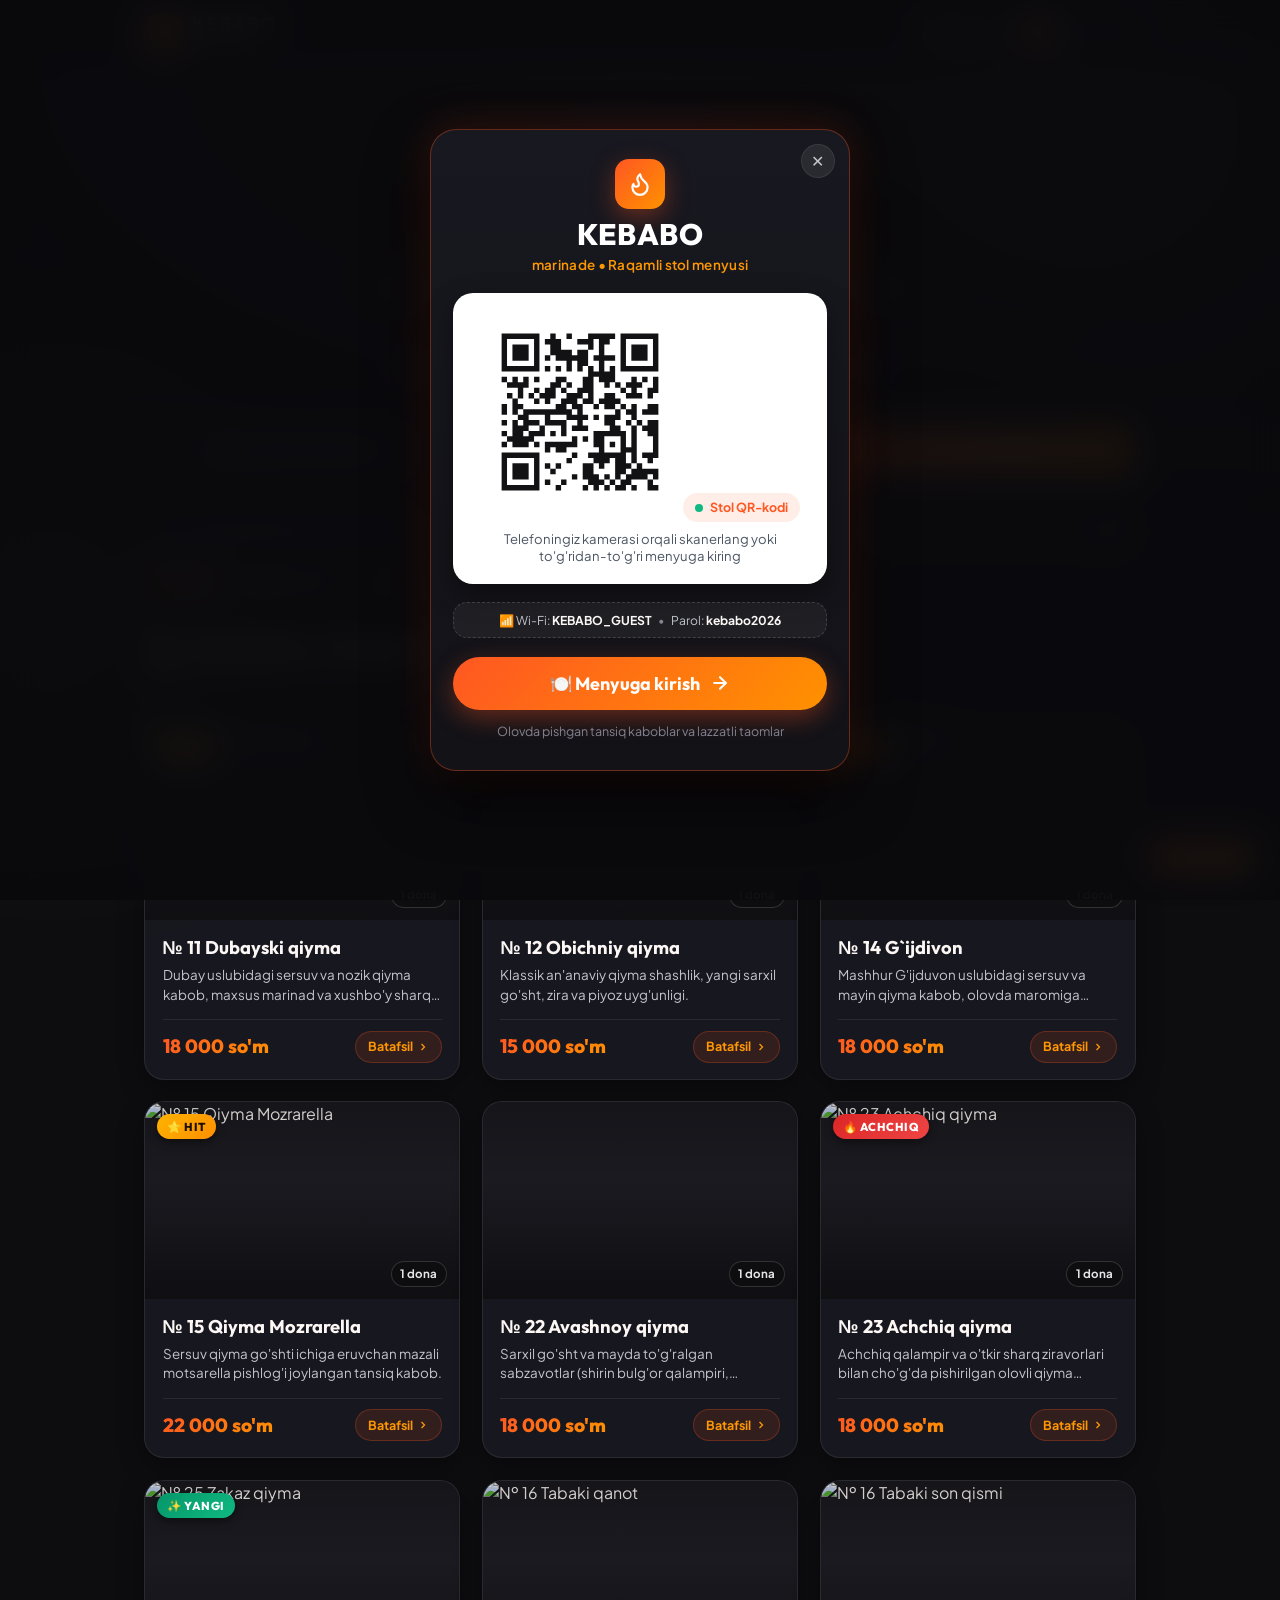
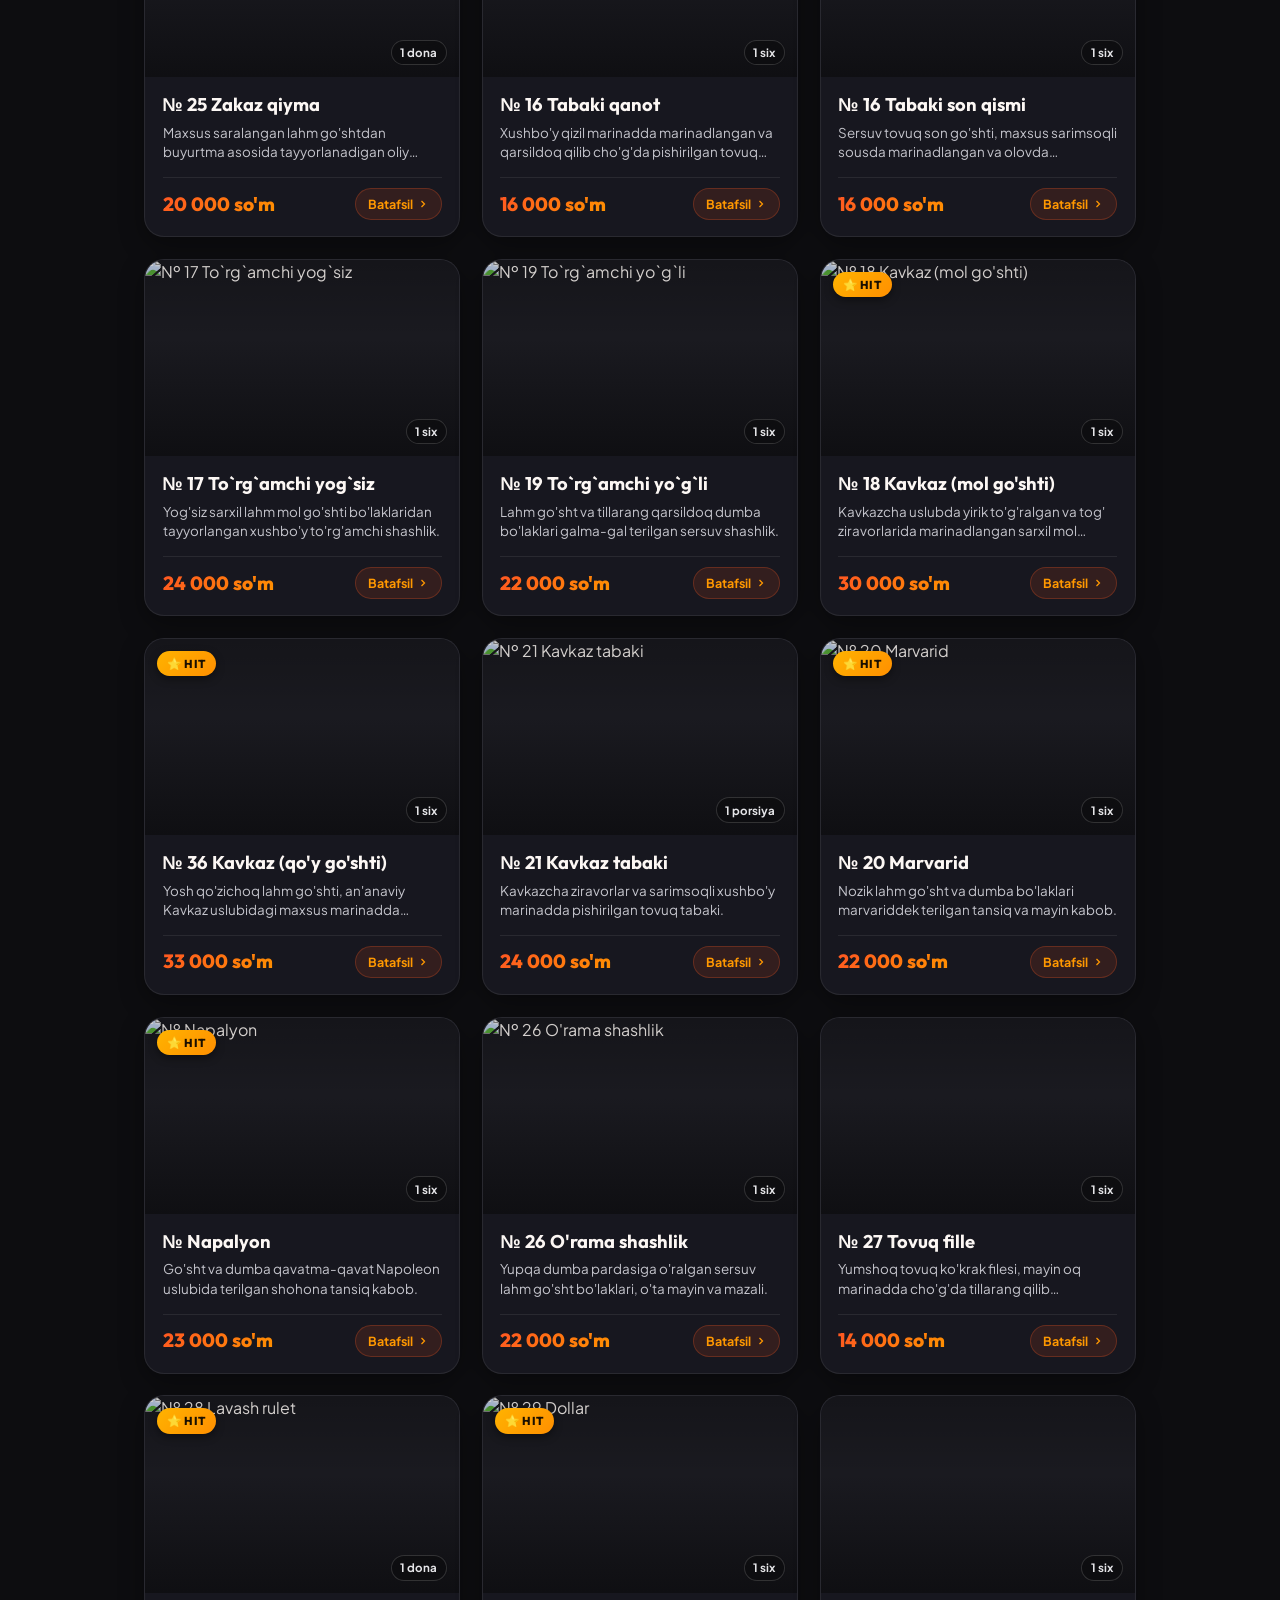
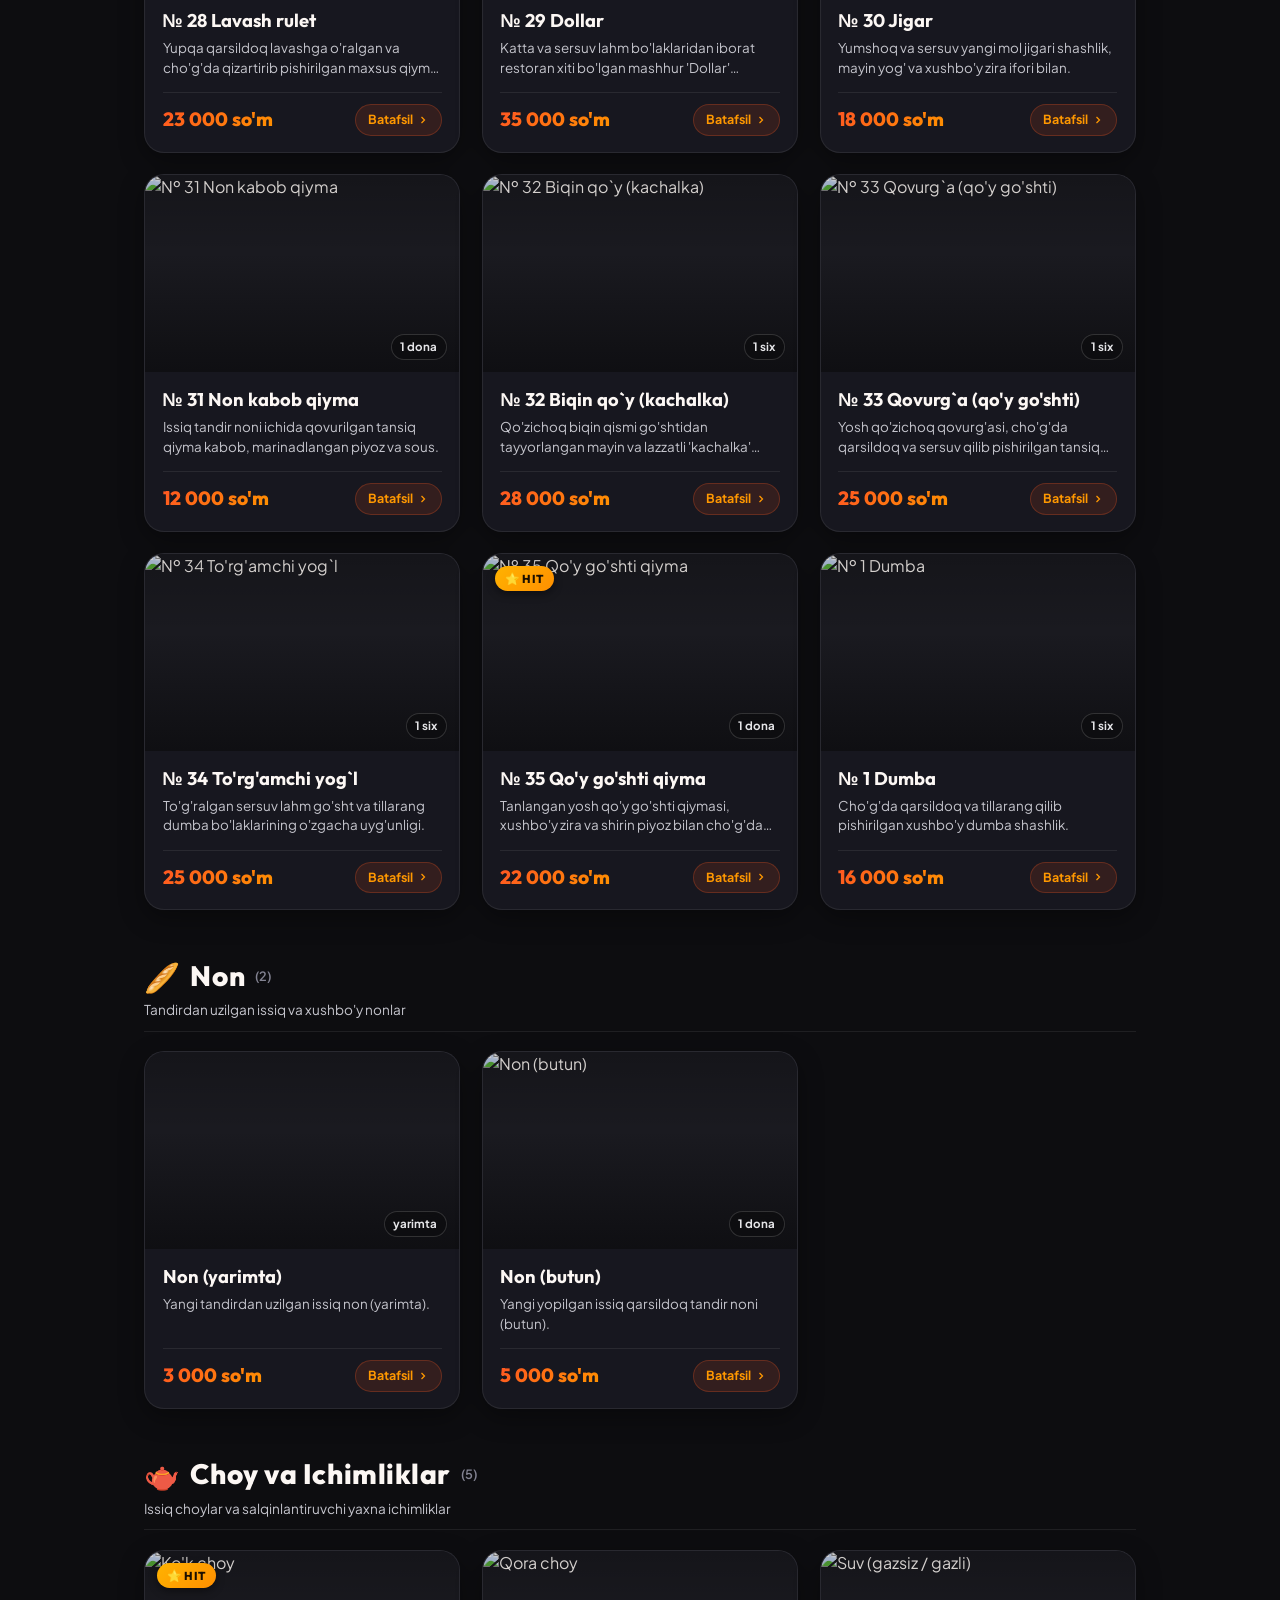
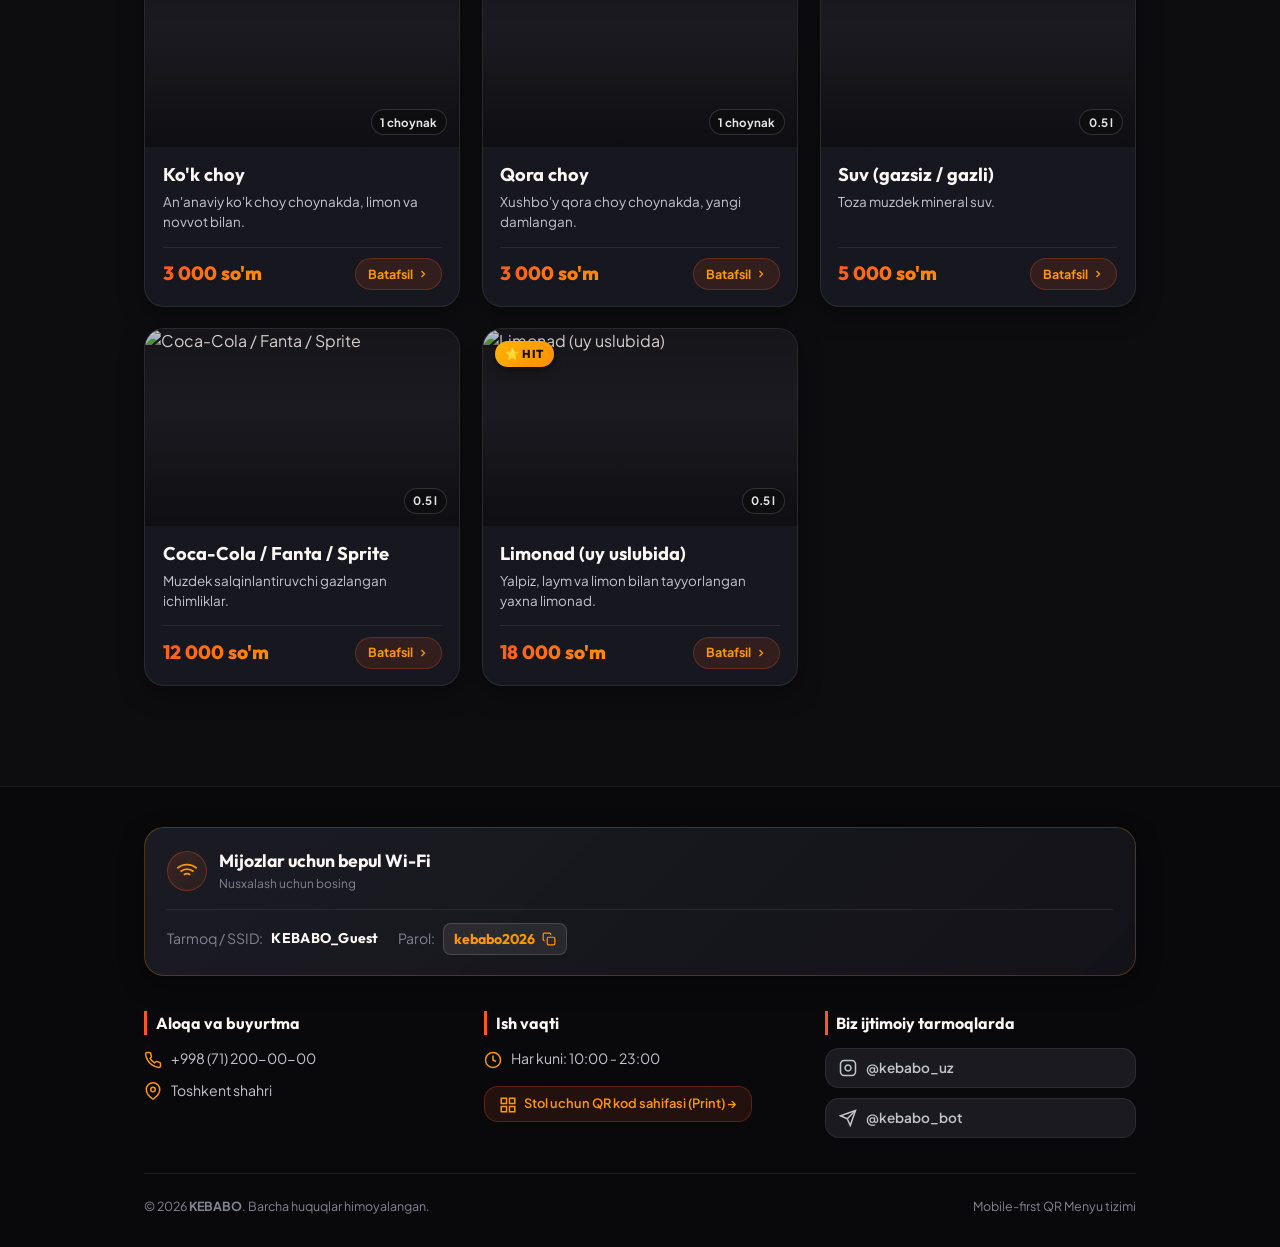
==== commit 23343d90: "Add QR Code welcome entry screen before entering menu" ====
--- a/index.html
+++ b/index.html
@@ -20,6 +20,54 @@
   <div class="ambient-glow ambient-glow-1" aria-hidden="true"></div>
   <div class="ambient-glow ambient-glow-2" aria-hidden="true"></div>
 
+  <!-- QR Code Welcome Gate (Menyuga kirishdan oldingi QR ekran) -->
+  <aside class="welcome-qr-screen" id="welcome-qr-screen" aria-label="Menyuga kirish">
+    <div class="welcome-qr-container">
+      <button type="button" class="welcome-close-btn" id="btn-close-welcome-qr" aria-label="Yopish">✕</button>
+
+      <div class="welcome-brand">
+        <div class="welcome-flame-icon">
+          <svg viewBox="0 0 24 24" fill="none" stroke="currentColor" stroke-width="2" stroke-linecap="round" stroke-linejoin="round">
+            <path d="M8.5 14.5A2.5 2.5 0 0 0 11 12c0-1.38-.5-2-1-3-1.072-2.143-.224-4.054 2-6 .5 2.5 2 4.9 4 6.5 2 1.6 3 3.5 3 5.5a7 7 0 1 1-14 0c0-1.153.433-2.294 1-3a2.5 2.5 0 0 0 2.5 2.5z"/>
+          </svg>
+        </div>
+        <h2 class="welcome-title">KEBABO</h2>
+        <p class="welcome-sub" id="welcome-sub-text">marinade • Raqamli stol menyusi</p>
+      </div>
+
+      <div class="welcome-qr-card">
+        <div class="qr-glow-frame">
+          <img src="qr-code.svg" alt="KEBABO QR Menyu" class="welcome-qr-img" id="welcome-qr-img" width="210" height="210">
+        </div>
+        <div class="welcome-qr-badge">
+          <span class="pulse-dot"></span>
+          <span id="welcome-badge-text">Stol QR-kodi</span>
+        </div>
+        <p class="welcome-qr-text" id="welcome-qr-desc">
+          Telefoningiz kamerasi orqali skanerlang yoki to'g'ridan-to'g'ri menyuga kiring
+        </p>
+      </div>
+
+      <!-- Quick Wi-Fi Pill -->
+      <div class="welcome-wifi-pill">
+        <span>📶 Wi-Fi: <strong>KEBABO_GUEST</strong></span>
+        <span class="wifi-divider">•</span>
+        <span>Parol: <strong>kebabo2026</strong></span>
+      </div>
+
+      <!-- Enter Menu Button -->
+      <button type="button" class="btn-enter-menu" id="btn-enter-menu">
+        <span id="btn-enter-menu-text">🍽️ Menyuga kirish</span>
+        <svg class="enter-arrow" viewBox="0 0 24 24" fill="none" stroke="currentColor" stroke-width="2.5" stroke-linecap="round" stroke-linejoin="round">
+          <line x1="5" y1="12" x2="19" y2="12"></line>
+          <polyline points="12 5 19 12 12 19"></polyline>
+        </svg>
+      </button>
+
+      <p class="welcome-hint" id="welcome-hint-text">Olovda pishgan tansiq kaboblar va lazzatli taomlar</p>
+    </div>
+  </aside>
+
   <!-- Header / Navigation -->
   <header class="site-header">
     <div class="header-inner container">
@@ -35,12 +83,25 @@
         </div>
       </div>
 
-      <!-- Language Selector -->
-      <nav class="lang-switcher" aria-label="Tilni tanlash / Language selector">
-        <button type="button" class="lang-btn active" data-lang="uz">UZ</button>
-        <button type="button" class="lang-btn" data-lang="ru">RU</button>
-        <button type="button" class="lang-btn" data-lang="en">EN</button>
-      </nav>
+      <div class="header-actions">
+        <!-- QR Code Button -->
+        <button type="button" class="btn-show-qr" id="btn-show-qr" aria-label="Stol QR kodi" title="Stol QR kodi">
+          <svg viewBox="0 0 24 24" fill="none" stroke="currentColor" stroke-width="2" stroke-linecap="round" stroke-linejoin="round" width="16" height="16">
+            <rect x="3" y="3" width="7" height="7"></rect>
+            <rect x="14" y="3" width="7" height="7"></rect>
+            <rect x="14" y="14" width="7" height="7"></rect>
+            <rect x="3" y="14" width="7" height="7"></rect>
+          </svg>
+          <span class="btn-show-qr-text">QR Kod</span>
+        </button>
+
+        <!-- Language Selector -->
+        <nav class="lang-switcher" aria-label="Tilni tanlash / Language selector">
+          <button type="button" class="lang-btn active" data-lang="uz">UZ</button>
+          <button type="button" class="lang-btn" data-lang="ru">RU</button>
+          <button type="button" class="lang-btn" data-lang="en">EN</button>
+        </nav>
+      </div>
     </div>
   </header>
 
--- a/style.css
+++ b/style.css
@@ -1443,3 +1443,245 @@
     box-shadow: none;
   }
 }
+
+/* ==========================================================================
+   14. Welcome QR Code Gate & Header Actions
+   ========================================================================== */
+.header-actions {
+  display: flex;
+  align-items: center;
+  gap: 0.5rem;
+}
+
+.btn-show-qr {
+  display: inline-flex;
+  align-items: center;
+  gap: 0.4rem;
+  background: rgba(255, 255, 255, 0.08);
+  border: 1px solid var(--border-subtle);
+  color: var(--text-primary);
+  font-family: var(--font-body);
+  font-size: 0.78rem;
+  font-weight: 600;
+  padding: 0.38rem 0.7rem;
+  border-radius: var(--radius-pill);
+  cursor: pointer;
+  transition: all 0.2s;
+}
+
+.btn-show-qr:hover {
+  background: rgba(255, 87, 34, 0.18);
+  border-color: var(--fire-orange);
+  color: #fff;
+}
+
+.welcome-qr-screen {
+  position: fixed;
+  inset: 0;
+  z-index: 9999;
+  display: flex;
+  align-items: center;
+  justify-content: center;
+  padding: 1.25rem;
+  overflow-y: auto;
+  background: rgba(10, 10, 13, 0.94);
+  backdrop-filter: blur(16px);
+  -webkit-backdrop-filter: blur(16px);
+  transition: opacity 0.35s ease, transform 0.35s ease, visibility 0.35s ease;
+}
+
+.welcome-qr-screen.is-hidden {
+  opacity: 0;
+  visibility: hidden;
+  pointer-events: none;
+  transform: scale(0.96) translateY(-16px);
+}
+
+.welcome-qr-container {
+  position: relative;
+  width: 100%;
+  max-width: 420px;
+  background: linear-gradient(180deg, #181820 0%, #121217 100%);
+  border: 1px solid rgba(255, 87, 34, 0.35);
+  border-radius: var(--radius-xl);
+  padding: 1.85rem 1.4rem;
+  text-align: center;
+  box-shadow: 0 24px 60px rgba(0, 0, 0, 0.8), 0 0 40px rgba(255, 87, 34, 0.2);
+  animation: welcomePop 0.4s cubic-bezier(0.16, 1, 0.3, 1);
+}
+
+@keyframes welcomePop {
+  0% { transform: scale(0.9) translateY(20px); opacity: 0; }
+  100% { transform: scale(1) translateY(0); opacity: 1; }
+}
+
+.welcome-close-btn {
+  position: absolute;
+  top: 0.9rem;
+  right: 0.9rem;
+  width: 34px;
+  height: 34px;
+  border-radius: 50%;
+  background: rgba(255, 255, 255, 0.08);
+  border: 1px solid var(--border-subtle);
+  color: var(--text-secondary);
+  display: flex;
+  align-items: center;
+  justify-content: center;
+  font-size: 1rem;
+  cursor: pointer;
+  transition: all 0.2s;
+}
+
+.welcome-close-btn:hover {
+  background: rgba(255, 255, 255, 0.18);
+  color: #fff;
+}
+
+.welcome-brand {
+  margin-bottom: 1.15rem;
+}
+
+.welcome-flame-icon {
+  width: 50px;
+  height: 50px;
+  margin: 0 auto 0.55rem;
+  border-radius: 14px;
+  background: var(--grad-fire);
+  display: flex;
+  align-items: center;
+  justify-content: center;
+  box-shadow: 0 8px 24px var(--fire-glow);
+  color: #fff;
+}
+
+.welcome-flame-icon svg {
+  width: 26px;
+  height: 26px;
+}
+
+.welcome-title {
+  font-family: var(--font-heading);
+  font-size: 1.85rem;
+  font-weight: 800;
+  letter-spacing: 0.5px;
+  color: #fff;
+  line-height: 1.1;
+  margin: 0;
+}
+
+.welcome-sub {
+  font-size: 0.84rem;
+  color: var(--fire-amber);
+  margin-top: 0.25rem;
+  font-weight: 600;
+  letter-spacing: 0.3px;
+}
+
+.welcome-qr-card {
+  background: #ffffff;
+  border-radius: var(--radius-lg);
+  padding: 1.15rem 1rem;
+  margin-bottom: 1.15rem;
+  box-shadow: 0 10px 28px rgba(0, 0, 0, 0.4);
+}
+
+.qr-glow-frame {
+  display: inline-block;
+  line-height: 0;
+}
+
+.welcome-qr-img {
+  width: 200px;
+  height: 200px;
+  max-width: 100%;
+  display: block;
+  margin: 0 auto;
+}
+
+.welcome-qr-badge {
+  display: inline-flex;
+  align-items: center;
+  gap: 0.45rem;
+  background: rgba(255, 87, 34, 0.1);
+  color: var(--fire-orange);
+  font-size: 0.78rem;
+  font-weight: 700;
+  padding: 0.3rem 0.75rem;
+  border-radius: var(--radius-pill);
+  margin-top: 0.65rem;
+}
+
+.welcome-qr-text {
+  font-size: 0.82rem;
+  color: #4b5563;
+  margin: 0.5rem 0 0;
+  line-height: 1.35;
+}
+
+.welcome-wifi-pill {
+  display: flex;
+  align-items: center;
+  justify-content: center;
+  flex-wrap: wrap;
+  gap: 0.4rem;
+  font-size: 0.76rem;
+  background: rgba(255, 255, 255, 0.05);
+  border: 1px dashed rgba(255, 255, 255, 0.15);
+  padding: 0.5rem 0.8rem;
+  border-radius: var(--radius-md);
+  color: var(--text-secondary);
+  margin-bottom: 1.15rem;
+}
+
+.welcome-wifi-pill strong {
+  color: var(--text-primary);
+}
+
+.wifi-divider {
+  color: var(--text-muted);
+}
+
+.btn-enter-menu {
+  width: 100%;
+  background: var(--grad-fire);
+  color: #ffffff;
+  border: none;
+  font-family: var(--font-heading);
+  font-size: 1.12rem;
+  font-weight: 700;
+  padding: 0.95rem 1.5rem;
+  border-radius: var(--radius-pill);
+  cursor: pointer;
+  display: inline-flex;
+  align-items: center;
+  justify-content: center;
+  gap: 0.65rem;
+  box-shadow: 0 8px 24px var(--fire-glow);
+  transition: transform 0.2s, box-shadow 0.2s;
+}
+
+.btn-enter-menu:hover {
+  transform: translateY(-2px);
+  box-shadow: 0 12px 30px rgba(255, 87, 34, 0.5);
+}
+
+.btn-enter-menu:active {
+  transform: translateY(1px);
+}
+
+.enter-arrow {
+  width: 20px;
+  height: 20px;
+  transition: transform 0.2s;
+}
+
+.btn-enter-menu:hover .enter-arrow {
+  transform: translateX(4px);
+}
+
+.welcome-hint {
+  font-size: 0.78rem;
+  color: var(--text-muted);
+  margin: 0.75rem 0 0;
+}
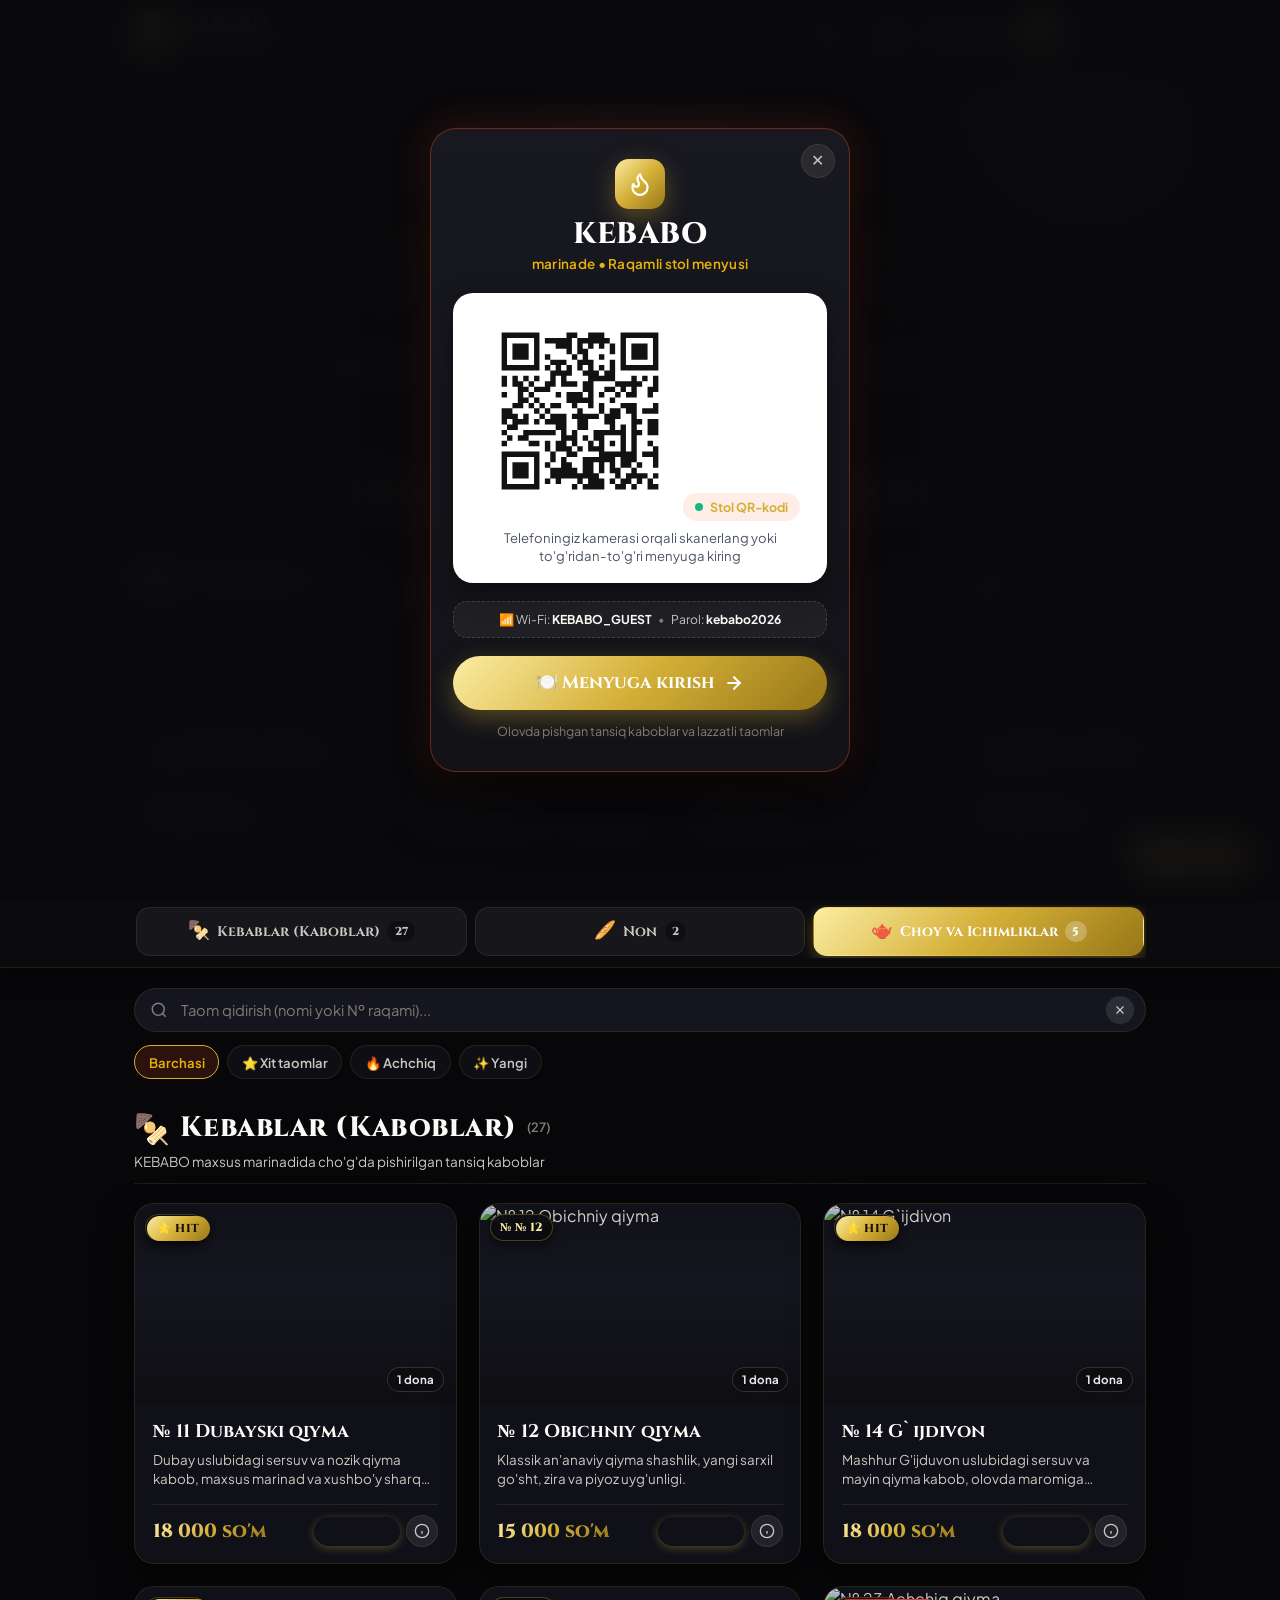
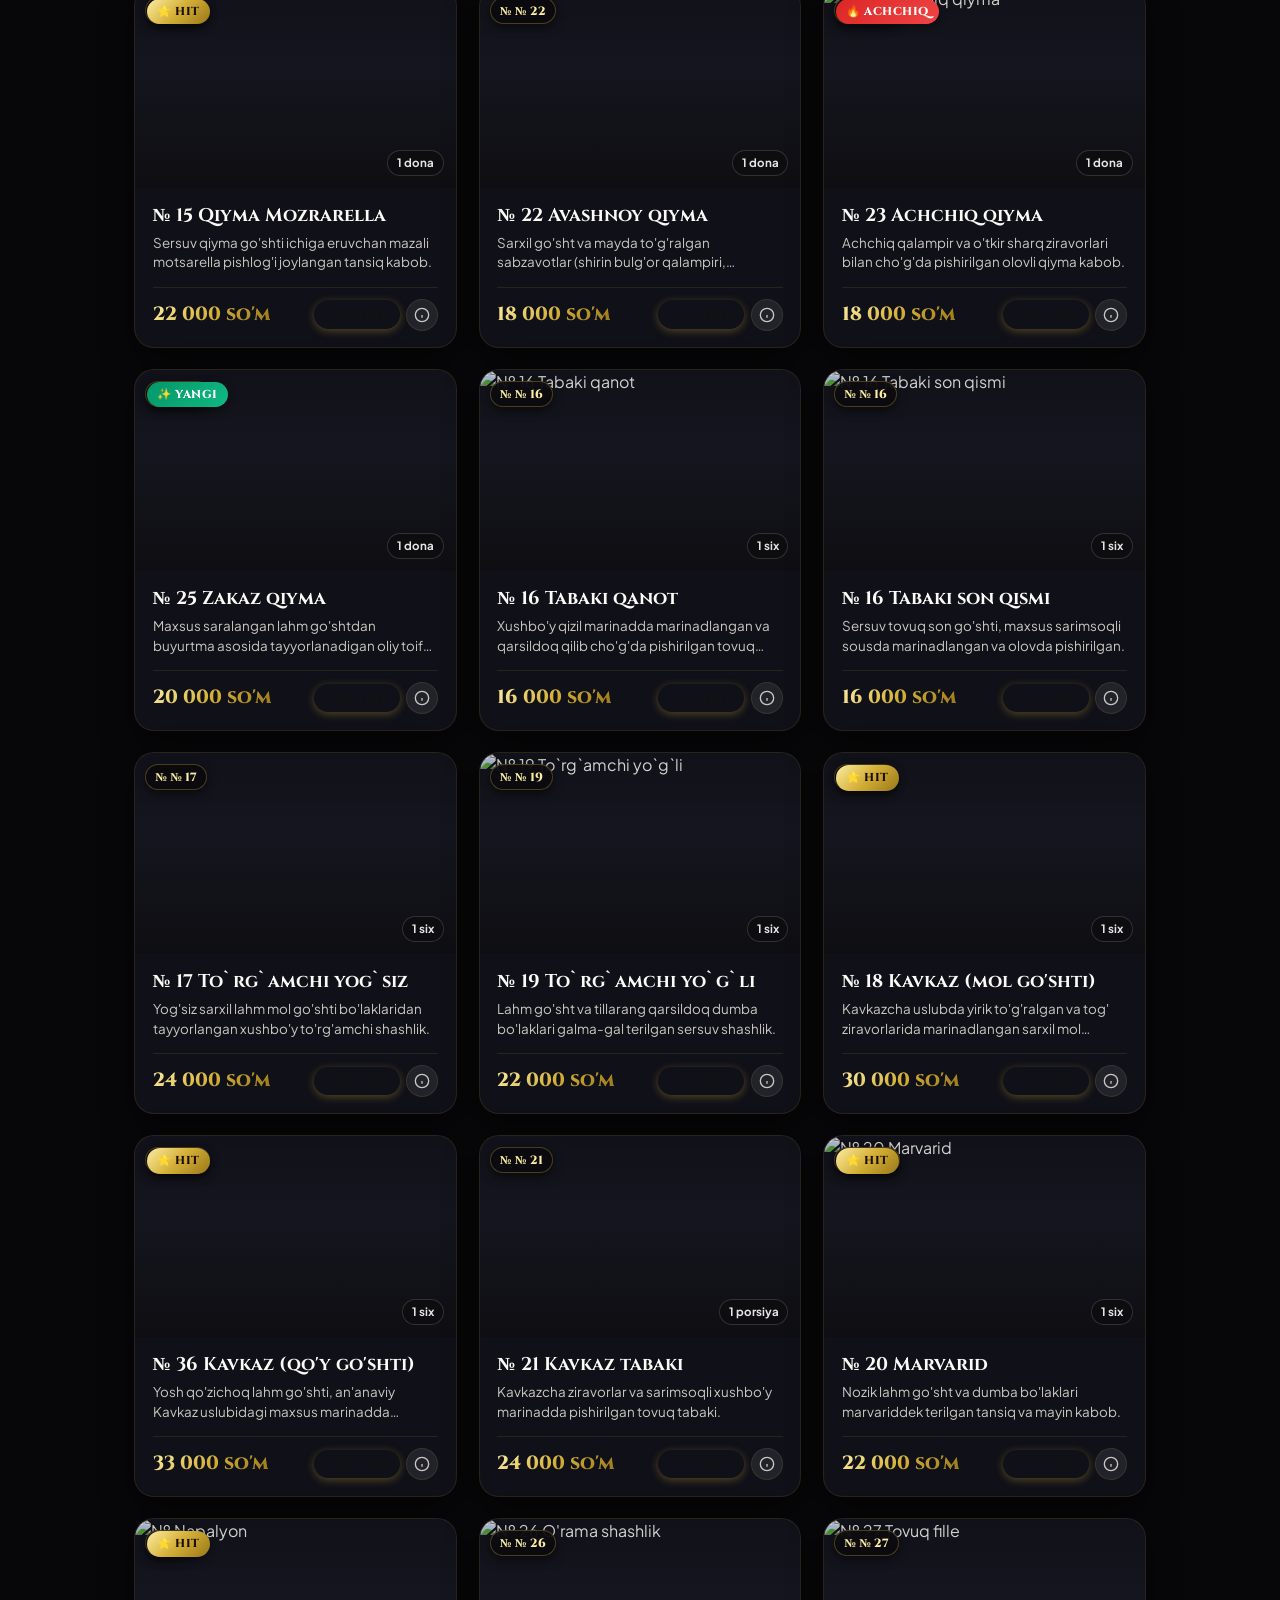
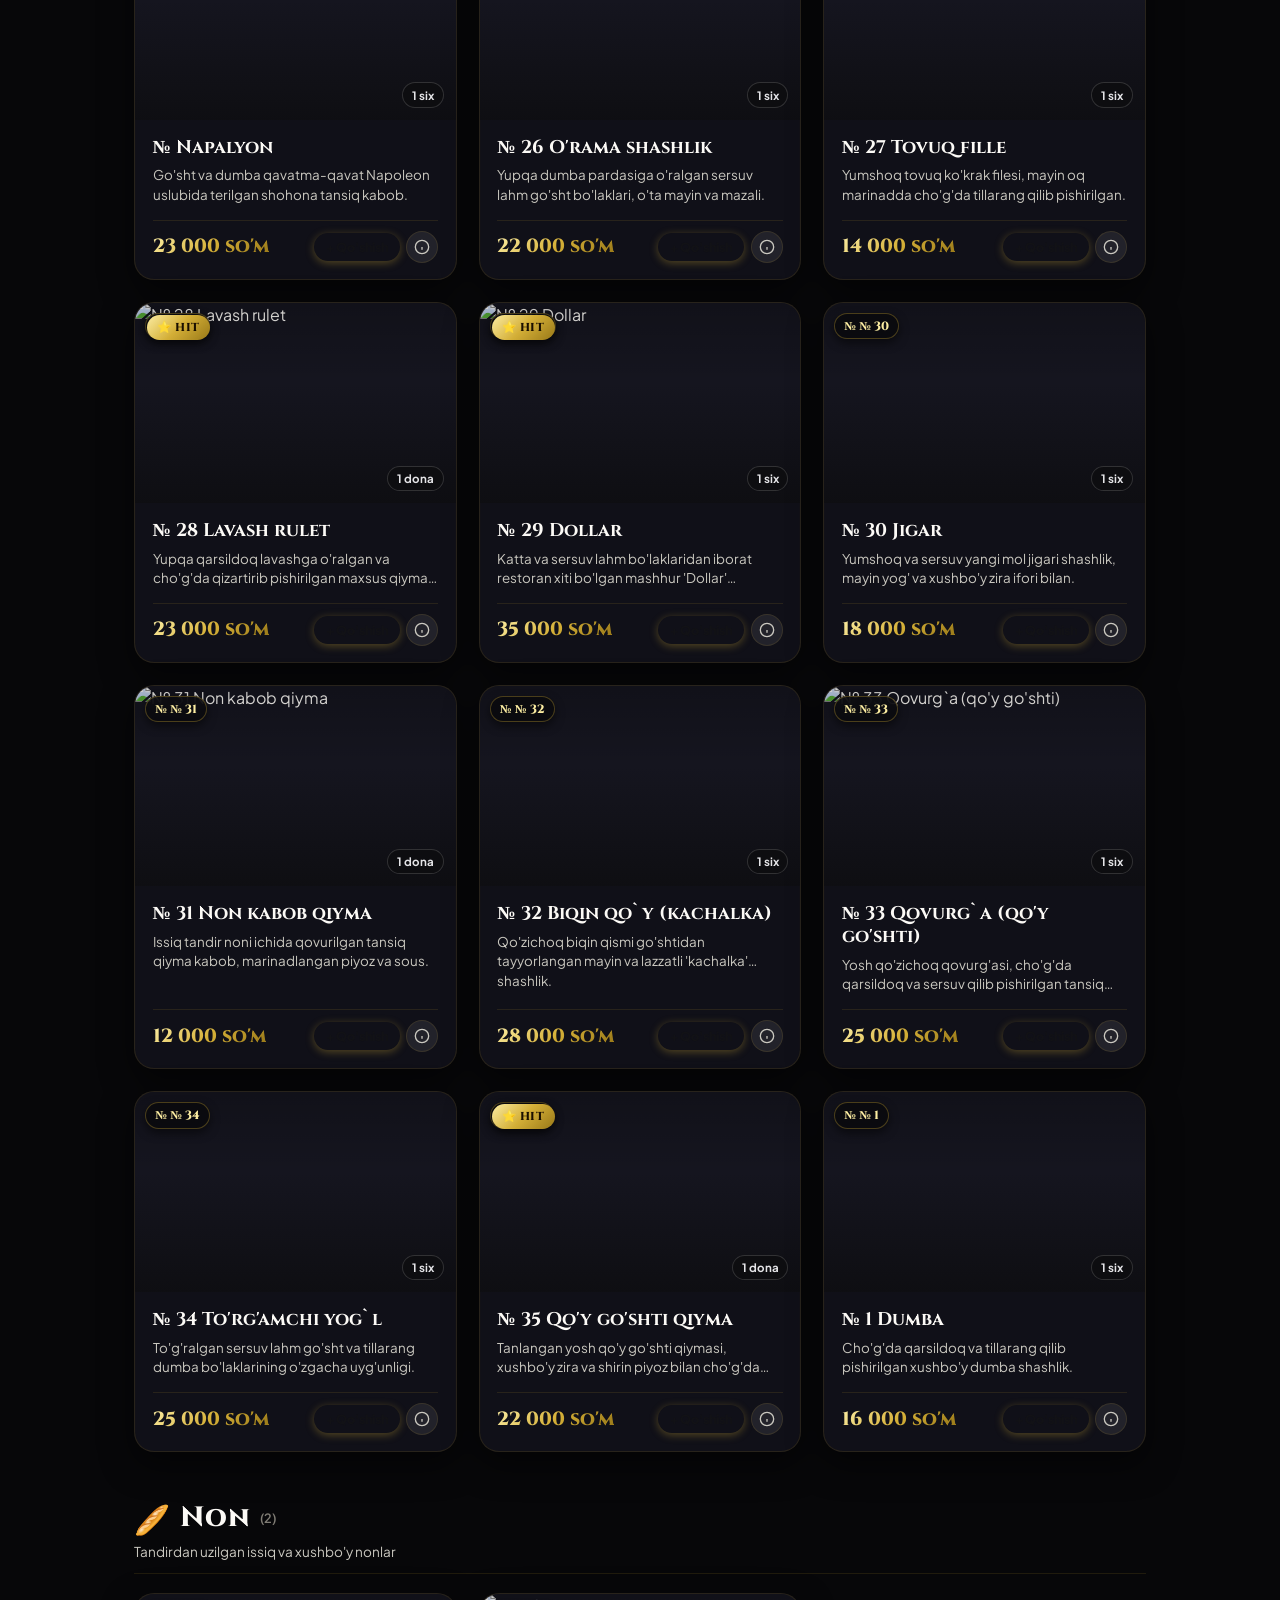
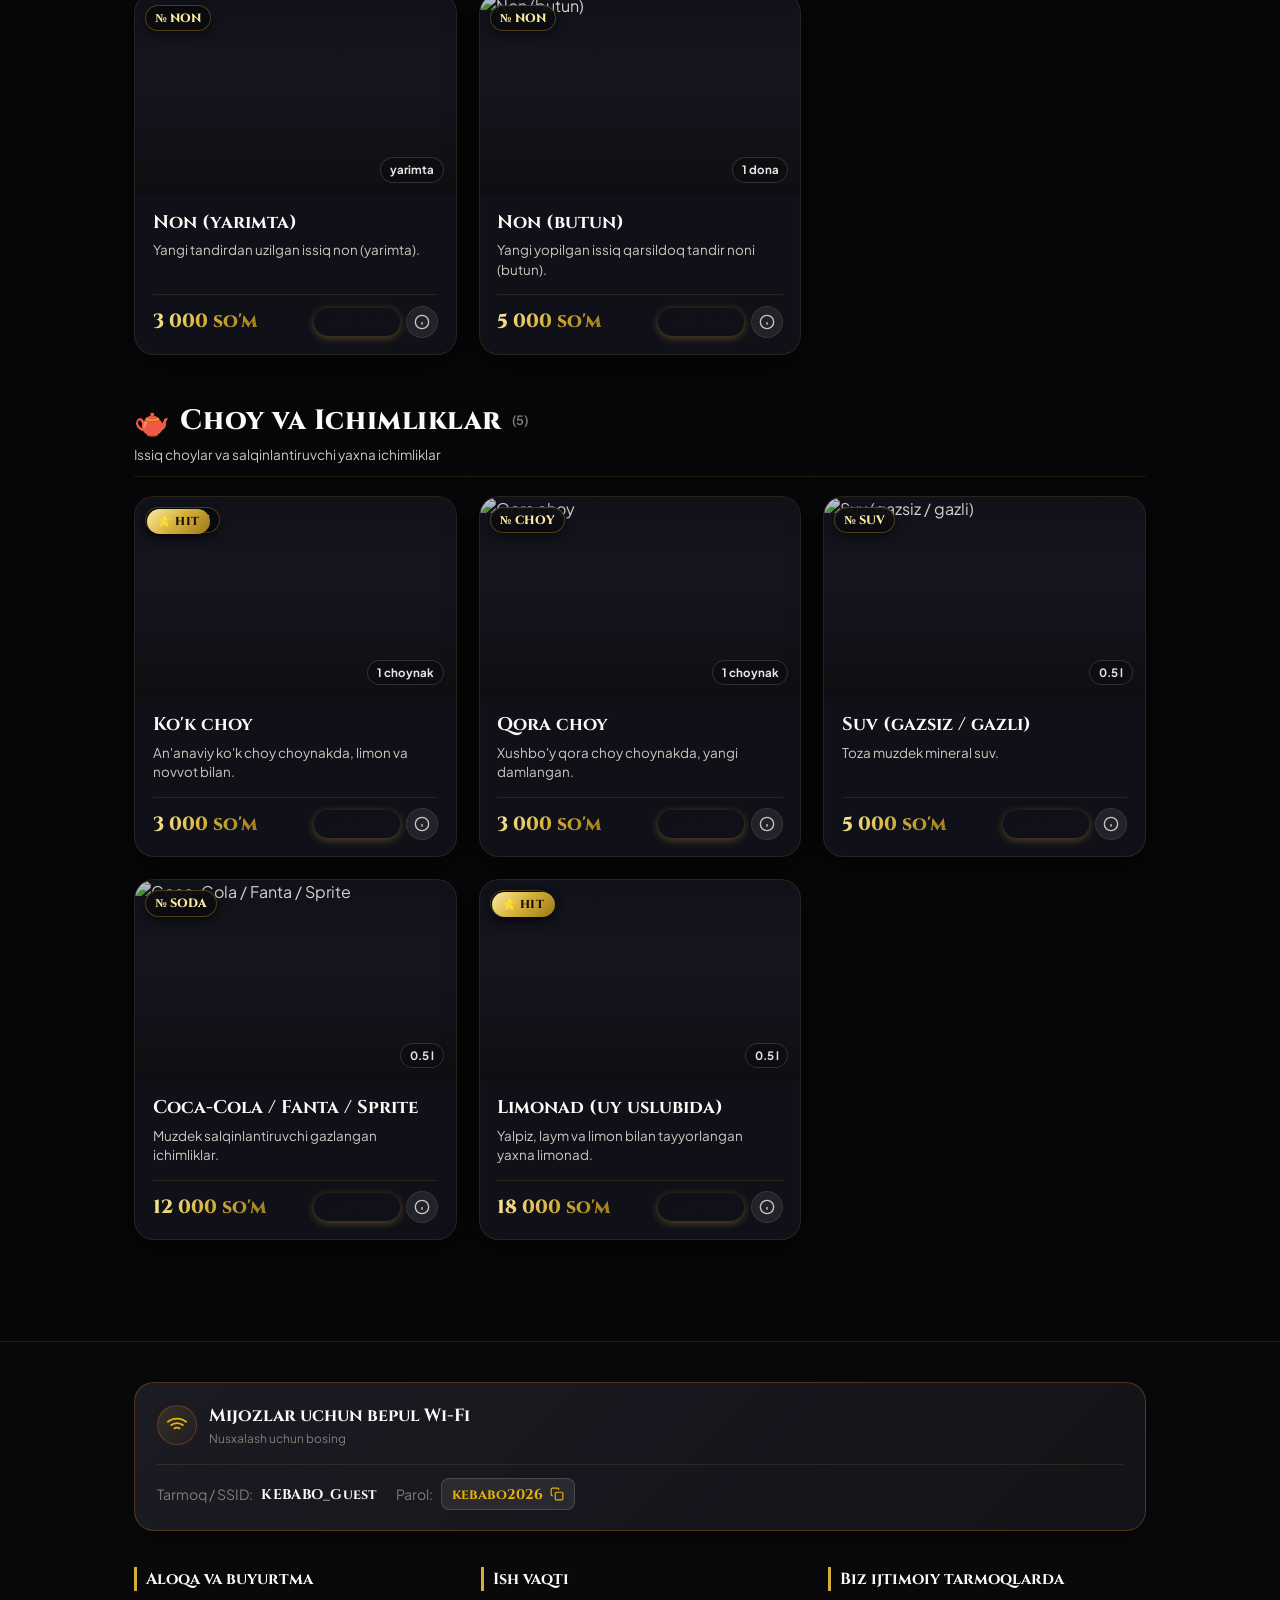
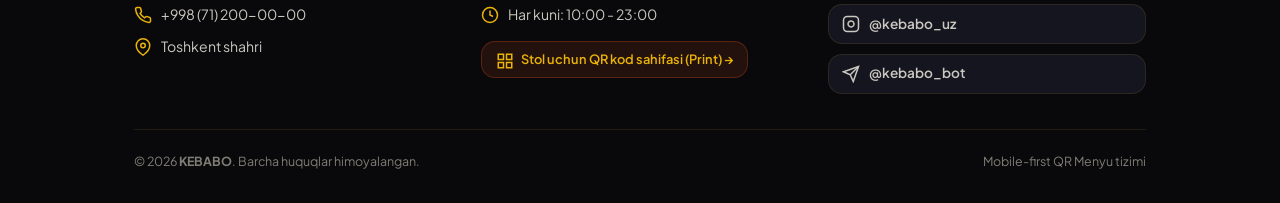
==== commit 9c6d9241: "Royal Obsidian & Imperial Gold luxury redesign with Table Bill Tray & Waiter Receipt Mode" ====
--- a/index.html
+++ b/index.html
@@ -7,10 +7,10 @@
   <meta name="description" content="KEBABO marinade - Sarxil go'shtlar, maxsus marinadlar va tansiq kaboblar raqamli menyusi.">
   <title>KEBABO | Raqamli Menyu</title>
 
-  <!-- Google Fonts: Outfit (Headings) & Plus Jakarta Sans (Body) -->
+  <!-- Google Fonts: Cinzel (Majestic Headings), Marcellus & Plus Jakarta Sans (Body) -->
   <link rel="preconnect" href="https://fonts.googleapis.com">
   <link rel="preconnect" href="https://fonts.gstatic.com" crossorigin>
-  <link href="https://fonts.googleapis.com/css2?family=Outfit:wght@500;600;700;800;900&family=Plus+Jakarta+Sans:wght@400;500;600;700&display=swap" rel="stylesheet">
+  <link href="https://fonts.googleapis.com/css2?family=Cinzel:wght@600;700;800;900&family=Marcellus&family=Plus+Jakarta+Sans:wght@400;500;600;700;800&display=swap" rel="stylesheet">
 
   <link rel="stylesheet" href="style.css">
   <link rel="icon" type="image/svg+xml" href="qr-code.svg">
@@ -79,14 +79,21 @@
         </div>
         <div class="brand-text">
           <span class="brand-name" id="nav-brand-name">KEBABO</span>
-          <span class="brand-sub">marinade</span>
+          <span class="brand-sub">ROYAL MARINADE</span>
         </div>
       </div>
 
       <div class="header-actions">
+        <!-- Table Tray Button -->
+        <button type="button" class="btn-tray-header" id="btn-tray-header" aria-label="Mening stolim" title="Mening stolim hisob-kitobi">
+          <span class="btn-tray-icon">🧾</span>
+          <span class="btn-tray-text">Hisob</span>
+          <span class="tray-counter-badge" id="tray-counter-badge" hidden>0</span>
+        </button>
+
         <!-- QR Code Button -->
         <button type="button" class="btn-show-qr" id="btn-show-qr" aria-label="Stol QR kodi" title="Stol QR kodi">
-          <svg viewBox="0 0 24 24" fill="none" stroke="currentColor" stroke-width="2" stroke-linecap="round" stroke-linejoin="round" width="16" height="16">
+          <svg viewBox="0 0 24 24" fill="none" stroke="currentColor" stroke-width="2" stroke-linecap="round" stroke-linejoin="round" width="15" height="15">
             <rect x="3" y="3" width="7" height="7"></rect>
             <rect x="14" y="3" width="7" height="7"></rect>
             <rect x="14" y="14" width="7" height="7"></rect>
@@ -110,32 +117,55 @@
     <div class="container hero-content">
       <div class="hero-badge">
         <span class="pulse-dot"></span>
-        <span id="hero-status">Ochiq &bull; 10:00 - 23:00</span>
+        <span id="hero-status">✦ Ochiq • 10:00 - 23:00 ✦</span>
       </div>
 
       <h1 class="hero-title">
         <span id="hero-title-main">KEBABO</span>
-        <span class="hero-title-accent" id="hero-tagline">marinade</span>
+        <span class="hero-title-accent" id="hero-tagline">marinade & grill</span>
       </h1>
 
       <p class="hero-desc" id="hero-desc">
-        Sarxil go'shtlar, maxsus marinadlar va haqiqiy cho'g'da pishirilgan tansiq kaboblar maskani.
+        Sarxil go'shtlar, maxsus sirli marinadlar va haqiqiy eman cho'g'ida pishirilgan shohona tansiq kaboblar maskani.
       </p>
 
       <!-- Highlights row -->
       <div class="hero-features">
         <div class="feature-item">
           <span class="feature-icon">🍢</span>
-          <span class="feature-text" id="feat-halal">100% Halol go'sht</span>
+          <span class="feature-text" id="feat-skewers">27 xil asl kabob</span>
         </div>
         <div class="feature-item">
           <span class="feature-icon">🔥</span>
-          <span class="feature-text" id="feat-charcoal">Cho'g'da pishirilgan</span>
+          <span class="feature-text" id="feat-charcoal">Eman cho'g'ida</span>
         </div>
         <div class="feature-item">
           <span class="feature-icon">⚡</span>
-          <span class="feature-text" id="feat-speed">Tezkor xizmat</span>
-        </div>
+          <span class="feature-text" id="feat-speed">Tezkor stol xizmati</span>
+        </div>
+        <div class="feature-item">
+          <span class="feature-icon">🥩</span>
+          <span class="feature-text" id="feat-halal">100% Halol go'sht</span>
+        </div>
+      </div>
+    </div>
+  </section>
+
+  <!-- Chef's Specials / Oshpaz Tavsiyasi Showcase -->
+  <section class="chefs-showcase-section" id="chefs-showcase-section">
+    <div class="container">
+      <div class="showcase-header">
+        <div class="showcase-gold-badge">
+          <span class="gold-sparkle">✦</span>
+          <span id="showcase-badge-text">OSHPAZ TAVSIYASI</span>
+          <span class="gold-sparkle">✦</span>
+        </div>
+        <h2 class="showcase-title" id="showcase-title-text">Eng Sara va Xaridorgir Kaboblar</h2>
+        <p class="showcase-desc" id="showcase-desc-text">KEBABO ustalarining maxsus sirli marinadida tayyorlangan tansiq taomlar</p>
+      </div>
+
+      <div class="chefs-showcase-carousel" id="chefs-showcase-carousel">
+        <!-- Dynamically injected via script.js -->
       </div>
     </div>
   </section>
@@ -229,7 +259,12 @@
             <span class="modal-price-label" id="modal-price-label">Narxi:</span>
             <span class="modal-price-val" id="modal-price"></span>
           </div>
-          <button type="button" class="modal-action-btn" id="modal-close-action">Yopish</button>
+          <div class="modal-actions-right">
+            <button type="button" class="modal-add-tray-btn" id="modal-add-to-tray-btn">
+              <span>+ Stolga qo'shish</span>
+            </button>
+            <button type="button" class="modal-action-btn" id="modal-close-action">Yopish</button>
+          </div>
         </div>
 
         <div class="modal-order-hint">
@@ -237,6 +272,113 @@
           <span id="modal-order-tip">Buyurtma berish uchun stolingizga ofitsiantni taklif qiling.</span>
         </div>
       </div>
+    </div>
+  </div>
+
+  <!-- Floating Table Tray Bar (Mening stolim hisobi) -->
+  <aside class="floating-table-tray" id="floating-table-tray" aria-label="Mening stolim hisobi" hidden>
+    <div class="tray-pill-inner">
+      <div class="tray-pill-left" id="btn-open-tray-area" role="button" tabindex="0">
+        <div class="tray-pill-icon-wrap">
+          <span class="tray-pill-icon">🧾</span>
+          <span class="tray-pill-count" id="tray-pill-count">0</span>
+        </div>
+        <div class="tray-pill-info">
+          <span class="tray-pill-title" id="tray-pill-title">Mening stolim</span>
+          <span class="tray-pill-total" id="tray-pill-total">0 so'm</span>
+        </div>
+      </div>
+      <button type="button" class="btn-open-tray" id="btn-open-tray">
+        <span id="btn-open-tray-text">Hisob-kitob</span>
+        <svg viewBox="0 0 24 24" fill="none" stroke="currentColor" stroke-width="2.5" width="16" height="16">
+          <polyline points="9 18 15 12 9 6"></polyline>
+        </svg>
+      </button>
+    </div>
+  </aside>
+
+  <!-- Table Bill Tray Modal (Bottom Sheet on Mobile) -->
+  <div class="modal-backdrop" id="tray-modal" role="dialog" aria-modal="true" aria-hidden="true" hidden>
+    <div class="modal-card tray-modal-card">
+      <div class="tray-modal-header">
+        <div class="tray-header-title-box">
+          <span class="tray-gold-icon">🧾</span>
+          <div>
+            <h3 class="tray-modal-title" id="tray-modal-title">Stol Hisob-Kitobi</h3>
+            <p class="tray-modal-subtitle" id="tray-modal-subtitle">Tanlangan taomlaringiz va jami summa</p>
+          </div>
+        </div>
+        <button type="button" class="modal-close" id="btn-close-tray" aria-label="Yopish">✕</button>
+      </div>
+
+      <!-- Table Number Row -->
+      <div class="table-number-row">
+        <div class="table-num-field">
+          <label for="table-num-input" class="table-num-label" id="table-num-label">Stol raqami:</label>
+          <input type="number" id="table-num-input" class="table-num-input" placeholder="№" min="1" max="99" value="1">
+        </div>
+        <span class="table-hint" id="table-hint-text">Ofitsiant buyurtmani aniq topishi uchun</span>
+      </div>
+
+      <!-- Empty Tray Message -->
+      <div class="tray-empty-box" id="tray-empty-box">
+        <span class="tray-empty-icon">🍢</span>
+        <p class="tray-empty-title" id="tray-empty-title">Stolingiz hali bo'sh</p>
+        <p class="tray-empty-desc" id="tray-empty-desc">Menyudan taomlar yonidagi "+ Qo'shish" tugmasini bosing</p>
+      </div>
+
+      <!-- Tray Items List -->
+      <div class="tray-items-list" id="tray-items-list" hidden>
+        <!-- Injected via script.js -->
+      </div>
+
+      <!-- Tray Summary Box -->
+      <div class="tray-summary-box" id="tray-summary-box" hidden>
+        <div class="tray-sum-row">
+          <span id="tray-sum-label">Taomlar soni:</span>
+          <strong id="tray-items-count-text">0 ta</strong>
+        </div>
+        <div class="tray-sum-row">
+          <span id="tray-subtotal-label">Taomlar summasi:</span>
+          <strong id="tray-subtotal-val">0 so'm</strong>
+        </div>
+        <div class="tray-sum-row total-highlight">
+          <span id="tray-total-label">Jami to'lov:</span>
+          <strong class="total-gold-price" id="tray-grand-total">0 so'm</strong>
+        </div>
+      </div>
+
+      <!-- Tray Actions -->
+      <div class="tray-actions" id="tray-actions" hidden>
+        <button type="button" class="btn-waiter-view" id="btn-waiter-view">
+          <span id="btn-waiter-view-text">🛎️ Ofitsiantga ko'rsatish</span>
+        </button>
+        <button type="button" class="btn-clear-tray" id="btn-clear-tray" title="Barchasini tozalash">
+          <span id="btn-clear-tray-text">🗑️ Tozalash</span>
+        </button>
+      </div>
+    </div>
+  </div>
+
+  <!-- Waiter Quick Check Modal (High-contrast clean summary for the waiter) -->
+  <div class="modal-backdrop" id="waiter-modal" role="dialog" aria-modal="true" aria-hidden="true" hidden>
+    <div class="modal-card waiter-modal-card">
+      <div class="waiter-modal-header">
+        <div>
+          <span class="waiter-badge">STOL BUYURTMASI</span>
+          <h3 class="waiter-table-title" id="waiter-table-title">Stol № 1</h3>
+        </div>
+        <button type="button" class="modal-close" id="btn-close-waiter" aria-label="Yopish">✕</button>
+      </div>
+      <p class="waiter-tip-text">Ushbu ekranni ofitsiantga ko'rsating:</p>
+      <div class="waiter-items-list" id="waiter-items-list">
+        <!-- Injected via script.js -->
+      </div>
+      <div class="waiter-total-row">
+        <span>Jami summa:</span>
+        <strong id="waiter-total-val">0 so'm</strong>
+      </div>
+      <button type="button" class="btn-primary-gold" id="btn-waiter-done">✓ Tushunarli</button>
     </div>
   </div>
 
--- a/style.css
+++ b/style.css
@@ -1,55 +1,66 @@
 /* ==========================================================================
-   KEBAB HOUSE - Mobile-First Digital Menu Stylesheet
-   Premium Charcoal & Fire Theme
+   KEBABO - Royal Obsidian & Imperial Gold Master Edition
+   High-End Oriental Charcoal & Grill Lounge
    ========================================================================== */
 
 /* --------------------------------------------------------------------------
    1. CSS Reset & Variables
    -------------------------------------------------------------------------- */
 :root {
-  /* Colors */
-  --bg-deep: #0d0d10;
-  --bg-surface: #141418;
-  --bg-surface-elevated: #1a1a20;
-  --bg-card: rgba(26, 26, 33, 0.88);
-  --bg-card-hover: rgba(33, 33, 42, 0.95);
-  --bg-glass: rgba(18, 18, 22, 0.82);
-
-  /* Primary Fire & Amber Accents */
-  --fire-orange: #ff5722;
-  --fire-amber: #ff9800;
-  --fire-gold: #ffb300;
-  --fire-red: #f44336;
-  --fire-glow: rgba(255, 87, 34, 0.35);
-  --amber-glow: rgba(255, 179, 0, 0.25);
+  /* Colors - Royal Obsidian & Velvet Noir */
+  --bg-deep: #070709;
+  --bg-surface: #0e0e14;
+  --bg-surface-elevated: #15151f;
+  --bg-card: rgba(18, 18, 26, 0.94);
+  --bg-card-hover: rgba(28, 28, 40, 0.98);
+  --bg-glass: rgba(12, 12, 17, 0.88);
+
+  /* Imperial Silk Gold Accents */
+  --gold-primary: #d4af37;
+  --gold-light: #fceda2;
+  --gold-bright: #ffd700;
+  --gold-dark: #987818;
+  --gold-glow: rgba(212, 175, 55, 0.35);
+  --gold-border: rgba(212, 175, 55, 0.32);
+  --gold-border-subtle: rgba(212, 175, 55, 0.14);
+
+  /* Deep Ruby Charcoal Flame */
+  --fire-orange: #d4af37;
+  --fire-amber: #eab308;
+  --fire-gold: #fde047;
+  --fire-red: #c2410c;
+  --fire-glow: rgba(212, 175, 55, 0.35);
+  --amber-glow: rgba(234, 179, 8, 0.25);
 
   /* Text & Neutral */
-  --text-primary: #fcf7f4;
-  --text-secondary: #c4c4cc;
-  --text-muted: #838392;
-  --border-subtle: rgba(255, 255, 255, 0.08);
-  --border-active: rgba(255, 107, 0, 0.45);
+  --text-primary: #fcfaf6;
+  --text-secondary: #c9c7bf;
+  --text-muted: #807d75;
+  --text-gold: #edd175;
+  --border-subtle: rgba(212, 175, 55, 0.12);
+  --border-active: rgba(212, 175, 55, 0.6);
 
   /* Gradients */
-  --grad-fire: linear-gradient(135deg, #ff5722 0%, #ff9100 100%);
-  --grad-fire-subtle: linear-gradient(135deg, rgba(255, 87, 34, 0.15) 0%, rgba(255, 152, 0, 0.05) 100%);
-  --grad-gold: linear-gradient(135deg, #ffb300 0%, #ff8f00 100%);
-  --grad-card-border: linear-gradient(180deg, rgba(255, 255, 255, 0.12) 0%, rgba(255, 255, 255, 0.02) 100%);
+  --grad-fire: linear-gradient(135deg, #fceda2 0%, #d4af37 50%, #987818 100%);
+  --grad-fire-subtle: linear-gradient(135deg, rgba(212, 175, 55, 0.16) 0%, rgba(212, 175, 55, 0.02) 100%);
+  --grad-gold: linear-gradient(135deg, #fceda2 0%, #d4af37 50%, #987818 100%);
+  --grad-card-border: linear-gradient(180deg, rgba(212, 175, 55, 0.38) 0%, rgba(212, 175, 55, 0.04) 100%);
 
   /* Typography */
-  --font-heading: 'Outfit', -apple-system, BlinkMacSystemFont, 'Segoe UI', Roboto, sans-serif;
+  --font-heading: 'Cinzel', 'Marcellus', 'Georgia', serif;
+  --font-display: 'Cinzel', 'Marcellus', 'Georgia', serif;
   --font-body: 'Plus Jakarta Sans', -apple-system, BlinkMacSystemFont, 'Segoe UI', Roboto, sans-serif;
 
   /* Layout & Metrics */
-  --container-max: 1040px;
+  --container-max: 1060px;
   --radius-sm: 8px;
   --radius-md: 14px;
   --radius-lg: 20px;
   --radius-xl: 26px;
   --radius-pill: 9999px;
-  --shadow-sm: 0 4px 12px rgba(0, 0, 0, 0.25);
-  --shadow-card: 0 8px 24px rgba(0, 0, 0, 0.35), 0 1px 2px rgba(255, 255, 255, 0.04) inset;
-  --shadow-fire: 0 8px 24px var(--fire-glow);
+  --shadow-sm: 0 4px 14px rgba(0, 0, 0, 0.4);
+  --shadow-card: 0 12px 32px rgba(0, 0, 0, 0.5), 0 1px 1px rgba(212, 175, 55, 0.15) inset;
+  --shadow-fire: 0 8px 24px var(--gold-glow);
 
   /* Animations */
   --trans-quick: 0.18s cubic-bezier(0.4, 0, 0.2, 1);
@@ -116,13 +127,15 @@
 .ambient-glow-1 {
   top: -100px;
   right: -100px;
-  background: radial-gradient(circle, #ff5722 0%, transparent 70%);
+  background: radial-gradient(circle, #d4af37 0%, transparent 70%);
+  opacity: 0.22;
 }
 
 .ambient-glow-2 {
   top: 40%;
   left: -200px;
-  background: radial-gradient(circle, #ff9800 0%, transparent 70%);
+  background: radial-gradient(circle, #b91c1c 0%, transparent 70%);
+  opacity: 0.16;
   animation-delay: -7s;
 }
 
@@ -1057,28 +1070,59 @@
 .modal-price-val {
   font-family: var(--font-heading);
   font-size: 1.45rem;
-  font-weight: 900;
-  background: var(--grad-fire);
+  font-weight: 800;
+  background: var(--gold-gradient);
   -webkit-background-clip: text;
   -webkit-text-fill-color: transparent;
 }
 
+.modal-actions-right {
+  display: flex;
+  align-items: center;
+  gap: 0.6rem;
+  flex-wrap: wrap;
+}
+
+.modal-add-tray-btn {
+  background: var(--gold-gradient);
+  color: #070709;
+  border: none;
+  font-family: var(--font-heading);
+  font-weight: 800;
+  font-size: 0.88rem;
+  letter-spacing: 0.03em;
+  padding: 0.65rem 1.25rem;
+  border-radius: var(--radius-pill);
+  cursor: pointer;
+  box-shadow: 0 4px 14px var(--gold-glow);
+  transition: all var(--trans-quick);
+  display: inline-flex;
+  align-items: center;
+  gap: 0.4rem;
+}
+
+.modal-add-tray-btn:hover {
+  transform: translateY(-2px);
+  box-shadow: 0 6px 20px rgba(212, 175, 55, 0.45);
+}
+
 .modal-action-btn {
-  background: var(--grad-fire);
-  color: #fff;
-  border: none;
-  font-family: var(--font-heading);
-  font-weight: 700;
-  font-size: 0.9rem;
-  padding: 0.65rem 1.35rem;
+  background: rgba(255, 255, 255, 0.06);
+  color: var(--text-secondary);
+  border: 1px solid var(--border-subtle);
+  font-family: var(--font-sans);
+  font-weight: 600;
+  font-size: 0.82rem;
+  padding: 0.6rem 1rem;
   border-radius: var(--radius-pill);
   cursor: pointer;
-  box-shadow: 0 4px 12px var(--fire-glow);
-  transition: transform var(--trans-quick);
+  transition: all var(--trans-quick);
 }
 
 .modal-action-btn:hover {
-  transform: translateY(-2px);
+  background: rgba(255, 255, 255, 0.12);
+  color: var(--text-primary);
+  border-color: var(--gold-hairline);
 }
 
 .modal-order-hint {
@@ -1685,3 +1729,782 @@
   color: var(--text-muted);
   margin: 0.75rem 0 0;
 }
+
+/* ==========================================================================
+   15. Header Tray Button & Badges
+   ========================================================================== */
+.btn-tray-header {
+  position: relative;
+  display: inline-flex;
+  align-items: center;
+  gap: 0.35rem;
+  background: var(--gold-gradient);
+  border: none;
+  color: #121216;
+  font-family: var(--font-body);
+  font-size: 0.78rem;
+  font-weight: 800;
+  padding: 0.38rem 0.75rem;
+  border-radius: var(--radius-pill);
+  cursor: pointer;
+  box-shadow: 0 2px 10px var(--gold-glow);
+  transition: transform var(--trans-quick), box-shadow var(--trans-quick);
+}
+
+.btn-tray-header:hover {
+  transform: translateY(-1px);
+  box-shadow: 0 4px 14px rgba(212, 175, 55, 0.55);
+}
+
+.tray-counter-badge {
+  display: inline-flex;
+  align-items: center;
+  justify-content: center;
+  min-width: 18px;
+  height: 18px;
+  background: #b91c1c;
+  color: #fff;
+  font-size: 0.68rem;
+  font-weight: 800;
+  border-radius: var(--radius-pill);
+  padding: 0 4px;
+}
+
+/* ==========================================================================
+   16. Chef's Specials Showcase (Oshpaz Durdonalari)
+   ========================================================================== */
+.chefs-showcase-section {
+  position: relative;
+  z-index: 10;
+  padding: 1.5rem 0 2rem;
+  background: linear-gradient(180deg, rgba(212, 175, 55, 0.04) 0%, transparent 100%);
+  border-bottom: 1px solid var(--border-subtle);
+}
+
+.showcase-header {
+  text-align: center;
+  margin-bottom: 1.25rem;
+}
+
+.showcase-gold-badge {
+  display: inline-flex;
+  align-items: center;
+  gap: 0.45rem;
+  background: rgba(212, 175, 55, 0.1);
+  border: 1px solid var(--gold-border);
+  color: var(--gold-primary);
+  font-family: var(--font-heading);
+  font-size: 0.75rem;
+  font-weight: 800;
+  letter-spacing: 0.1em;
+  padding: 0.25rem 0.85rem;
+  border-radius: var(--radius-pill);
+  margin-bottom: 0.5rem;
+  text-transform: uppercase;
+}
+
+.gold-sparkle {
+  color: var(--gold-bright);
+}
+
+.showcase-title {
+  font-family: var(--font-heading);
+  font-size: clamp(1.35rem, 4.5vw, 1.85rem);
+  font-weight: 800;
+  letter-spacing: 0.02em;
+  color: var(--text-primary);
+  margin-bottom: 0.35rem;
+  line-height: 1.2;
+}
+
+.showcase-desc {
+  font-size: 0.85rem;
+  color: var(--text-secondary);
+  max-width: 500px;
+  margin: 0 auto;
+}
+
+.chefs-showcase-carousel {
+  display: flex;
+  gap: 1rem;
+  overflow-x: auto;
+  padding: 0.5rem 0.25rem 1rem;
+  scroll-snap-type: x mandatory;
+  -webkit-overflow-scrolling: touch;
+  scrollbar-width: thin;
+  scrollbar-color: var(--gold-primary) transparent;
+}
+
+.chefs-showcase-carousel::-webkit-scrollbar {
+  height: 4px;
+}
+
+.chefs-showcase-carousel::-webkit-scrollbar-thumb {
+  background: var(--gold-primary);
+  border-radius: 4px;
+}
+
+.showcase-card {
+  flex: 0 0 260px;
+  scroll-snap-align: start;
+  background: linear-gradient(180deg, #161622 0%, #101017 100%);
+  border: 1px solid var(--gold-border);
+  border-radius: var(--radius-lg);
+  overflow: hidden;
+  box-shadow: 0 10px 24px rgba(0, 0, 0, 0.45);
+  display: flex;
+  flex-direction: column;
+  transition: transform var(--trans-quick), border-color var(--trans-quick), box-shadow var(--trans-quick);
+}
+
+.showcase-card:hover {
+  transform: translateY(-4px);
+  border-color: var(--gold-primary);
+  box-shadow: 0 14px 34px rgba(0, 0, 0, 0.6), 0 0 20px var(--gold-glow);
+}
+
+.showcase-img-wrap {
+  position: relative;
+  width: 100%;
+  aspect-ratio: 16 / 10;
+  overflow: hidden;
+}
+
+.showcase-img-wrap img {
+  width: 100%;
+  height: 100%;
+  object-fit: cover;
+  display: block;
+  transition: transform 0.4s ease;
+}
+
+.showcase-card:hover .showcase-img-wrap img {
+  transform: scale(1.06);
+}
+
+.showcase-crown-tag {
+  position: absolute;
+  top: 0.6rem;
+  left: 0.6rem;
+  background: var(--gold-gradient);
+  color: #121216;
+  font-family: var(--font-heading);
+  font-size: 0.72rem;
+  font-weight: 800;
+  padding: 0.2rem 0.55rem;
+  border-radius: var(--radius-pill);
+  box-shadow: 0 2px 8px rgba(0, 0, 0, 0.5);
+  display: flex;
+  align-items: center;
+  gap: 0.2rem;
+}
+
+.showcase-body {
+  padding: 0.95rem;
+  display: flex;
+  flex-direction: column;
+  flex: 1;
+}
+
+.showcase-item-title {
+  font-family: var(--font-heading);
+  font-size: 1.05rem;
+  font-weight: 700;
+  color: var(--text-primary);
+  margin-bottom: 0.25rem;
+  line-height: 1.25;
+}
+
+.showcase-weight {
+  font-size: 0.74rem;
+  color: var(--text-muted);
+  margin-bottom: 0.6rem;
+}
+
+.showcase-bottom-row {
+  display: flex;
+  align-items: center;
+  justify-content: space-between;
+  margin-top: auto;
+  padding-top: 0.5rem;
+  border-top: 1px solid var(--border-subtle);
+}
+
+.showcase-price {
+  font-family: var(--font-heading);
+  font-size: 1.12rem;
+  font-weight: 800;
+  color: var(--gold-light);
+}
+
+.btn-showcase-add {
+  background: var(--gold-gradient);
+  border: none;
+  color: #121216;
+  font-family: var(--font-body);
+  font-size: 0.78rem;
+  font-weight: 800;
+  padding: 0.35rem 0.75rem;
+  border-radius: var(--radius-pill);
+  cursor: pointer;
+  box-shadow: 0 2px 8px var(--gold-glow);
+  transition: transform var(--trans-quick);
+}
+
+.btn-showcase-add:hover {
+  transform: scale(1.05);
+}
+
+/* ==========================================================================
+   17. Dish Card Enhanced Actions & Badges
+   ========================================================================== */
+.card-number-badge {
+  position: absolute;
+  top: 0.65rem;
+  left: 0.65rem;
+  z-index: 2;
+  background: rgba(10, 10, 14, 0.85);
+  border: 1px solid var(--gold-border);
+  backdrop-filter: blur(8px);
+  color: var(--gold-light);
+  font-family: var(--font-heading);
+  font-size: 0.75rem;
+  font-weight: 800;
+  padding: 0.2rem 0.55rem;
+  border-radius: var(--radius-pill);
+  box-shadow: 0 4px 10px rgba(0, 0, 0, 0.5);
+}
+
+.card-actions-row {
+  display: flex;
+  align-items: center;
+  gap: 0.4rem;
+}
+
+.btn-card-add {
+  background: var(--gold-gradient);
+  border: none;
+  color: #121216;
+  font-family: var(--font-body);
+  font-size: 0.78rem;
+  font-weight: 800;
+  padding: 0.38rem 0.75rem;
+  border-radius: var(--radius-pill);
+  cursor: pointer;
+  display: inline-flex;
+  align-items: center;
+  gap: 0.25rem;
+  box-shadow: 0 2px 8px var(--gold-glow);
+  transition: transform var(--trans-quick), box-shadow var(--trans-quick);
+}
+
+.btn-card-add:hover {
+  transform: scale(1.06);
+  box-shadow: 0 4px 12px rgba(212, 175, 55, 0.6);
+}
+
+.btn-card-add:active {
+  transform: scale(0.96);
+}
+
+.btn-card-view-icon {
+  background: rgba(255, 255, 255, 0.08);
+  border: 1px solid var(--border-subtle);
+  color: var(--text-secondary);
+  width: 32px;
+  height: 32px;
+  border-radius: 50%;
+  display: flex;
+  align-items: center;
+  justify-content: center;
+  cursor: pointer;
+  transition: all var(--trans-quick);
+  font-size: 0.85rem;
+}
+
+.btn-card-view-icon:hover {
+  background: rgba(212, 175, 55, 0.2);
+  border-color: var(--gold-primary);
+  color: var(--gold-light);
+}
+
+/* ==========================================================================
+   18. Floating Table Tray Bar (Mening stolim)
+   ========================================================================== */
+.floating-table-tray {
+  position: fixed;
+  bottom: 1.25rem;
+  left: 50%;
+  transform: translateX(-50%);
+  width: calc(100% - 2rem);
+  max-width: 460px;
+  z-index: 100;
+  animation: traySlideUp 0.35s cubic-bezier(0.16, 1, 0.3, 1);
+}
+
+@keyframes traySlideUp {
+  0% { transform: translate(-50%, 40px); opacity: 0; }
+  100% { transform: translate(-50%, 0); opacity: 1; }
+}
+
+.tray-pill-inner {
+  display: flex;
+  align-items: center;
+  justify-content: space-between;
+  background: rgba(14, 14, 20, 0.94);
+  border: 1px solid var(--gold-border);
+  border-radius: var(--radius-pill);
+  padding: 0.55rem 0.75rem 0.55rem 0.95rem;
+  box-shadow: 0 16px 40px rgba(0, 0, 0, 0.8), 0 0 24px var(--gold-glow);
+  backdrop-filter: blur(16px);
+  -webkit-backdrop-filter: blur(16px);
+}
+
+.tray-pill-left {
+  display: flex;
+  align-items: center;
+  gap: 0.75rem;
+  cursor: pointer;
+  flex: 1;
+}
+
+.tray-pill-icon-wrap {
+  position: relative;
+  width: 36px;
+  height: 36px;
+  border-radius: 50%;
+  background: rgba(212, 175, 55, 0.14);
+  display: flex;
+  align-items: center;
+  justify-content: center;
+  font-size: 1.15rem;
+  border: 1px solid var(--gold-border);
+}
+
+.tray-pill-count {
+  position: absolute;
+  top: -4px;
+  right: -4px;
+  background: #b91c1c;
+  color: #fff;
+  font-size: 0.68rem;
+  font-weight: 800;
+  width: 18px;
+  height: 18px;
+  border-radius: 50%;
+  display: flex;
+  align-items: center;
+  justify-content: center;
+}
+
+.tray-pill-info {
+  display: flex;
+  flex-direction: column;
+}
+
+.tray-pill-title {
+  font-size: 0.75rem;
+  color: var(--text-muted);
+  font-weight: 600;
+}
+
+.tray-pill-total {
+  font-family: var(--font-heading);
+  font-size: 1rem;
+  font-weight: 800;
+  color: var(--gold-light);
+}
+
+.btn-open-tray {
+  background: var(--gold-gradient);
+  border: none;
+  color: #121216;
+  font-family: var(--font-body);
+  font-size: 0.84rem;
+  font-weight: 800;
+  padding: 0.55rem 1rem;
+  border-radius: var(--radius-pill);
+  cursor: pointer;
+  display: inline-flex;
+  align-items: center;
+  gap: 0.35rem;
+  box-shadow: 0 4px 14px var(--gold-glow);
+  transition: transform var(--trans-quick);
+}
+
+.btn-open-tray:hover {
+  transform: scale(1.04);
+}
+
+/* ==========================================================================
+   19. Table Bill Tray Modal (Bottom Sheet on Mobile)
+   ========================================================================== */
+.tray-modal-card {
+  max-width: 520px;
+  max-height: 85vh;
+  display: flex;
+  flex-direction: column;
+  background: linear-gradient(180deg, #161622 0%, #0e0e14 100%);
+  border: 1px solid var(--gold-border);
+  box-shadow: 0 24px 60px rgba(0, 0, 0, 0.9), 0 0 30px var(--gold-glow);
+}
+
+.tray-modal-header {
+  display: flex;
+  align-items: center;
+  justify-content: space-between;
+  padding: 1.25rem 1.25rem 0.75rem;
+  border-bottom: 1px solid var(--border-subtle);
+}
+
+.tray-header-title-box {
+  display: flex;
+  align-items: center;
+  gap: 0.75rem;
+}
+
+.tray-gold-icon {
+  font-size: 1.8rem;
+}
+
+.tray-modal-title {
+  font-family: var(--font-heading);
+  font-size: 1.25rem;
+  font-weight: 800;
+  color: var(--text-primary);
+}
+
+.tray-modal-subtitle {
+  font-size: 0.78rem;
+  color: var(--text-secondary);
+}
+
+.table-number-row {
+  display: flex;
+  align-items: center;
+  justify-content: space-between;
+  padding: 0.65rem 1.25rem;
+  background: rgba(212, 175, 55, 0.06);
+  border-bottom: 1px solid var(--border-subtle);
+}
+
+.table-num-field {
+  display: flex;
+  align-items: center;
+  gap: 0.5rem;
+}
+
+.table-num-label {
+  font-size: 0.85rem;
+  font-weight: 700;
+  color: var(--gold-light);
+}
+
+.table-num-input {
+  width: 54px;
+  background: var(--bg-surface-elevated);
+  border: 1px solid var(--gold-border);
+  color: var(--gold-light);
+  font-family: var(--font-heading);
+  font-size: 1rem;
+  font-weight: 800;
+  text-align: center;
+  padding: 0.3rem 0.4rem;
+  border-radius: var(--radius-sm);
+}
+
+.table-hint {
+  font-size: 0.72rem;
+  color: var(--text-muted);
+}
+
+.tray-empty-box {
+  text-align: center;
+  padding: 3rem 1.5rem;
+}
+
+.tray-empty-icon {
+  font-size: 2.5rem;
+  margin-bottom: 0.5rem;
+  display: block;
+}
+
+.tray-empty-title {
+  font-family: var(--font-heading);
+  font-size: 1.1rem;
+  color: var(--text-primary);
+  margin-bottom: 0.3rem;
+}
+
+.tray-empty-desc {
+  font-size: 0.82rem;
+  color: var(--text-muted);
+}
+
+.tray-items-list {
+  padding: 0.75rem 1.25rem;
+  overflow-y: auto;
+  max-height: 42vh;
+  display: flex;
+  flex-direction: column;
+  gap: 0.65rem;
+}
+
+.tray-item-row {
+  display: flex;
+  align-items: center;
+  justify-content: space-between;
+  background: rgba(255, 255, 255, 0.03);
+  border: 1px solid var(--border-subtle);
+  border-radius: var(--radius-md);
+  padding: 0.65rem 0.85rem;
+  gap: 0.65rem;
+}
+
+.tray-item-thumb {
+  width: 44px;
+  height: 44px;
+  border-radius: var(--radius-sm);
+  object-fit: cover;
+  flex-shrink: 0;
+  border: 1px solid var(--gold-border-subtle);
+}
+
+.tray-item-details {
+  flex: 1;
+  min-width: 0;
+}
+
+.tray-item-name {
+  font-family: var(--font-heading);
+  font-size: 0.92rem;
+  font-weight: 700;
+  color: var(--text-primary);
+  white-space: nowrap;
+  overflow: hidden;
+  text-overflow: ellipsis;
+}
+
+.tray-item-unit-price {
+  font-size: 0.78rem;
+  color: var(--gold-light);
+  font-weight: 600;
+}
+
+.tray-stepper {
+  display: flex;
+  align-items: center;
+  gap: 0.4rem;
+  background: rgba(0, 0, 0, 0.35);
+  border: 1px solid var(--border-subtle);
+  border-radius: var(--radius-pill);
+  padding: 2px 4px;
+}
+
+.btn-step {
+  width: 26px;
+  height: 26px;
+  border-radius: 50%;
+  background: rgba(255, 255, 255, 0.08);
+  border: none;
+  color: var(--text-primary);
+  font-weight: 800;
+  font-size: 0.95rem;
+  display: flex;
+  align-items: center;
+  justify-content: center;
+  cursor: pointer;
+  transition: background 0.15s;
+}
+
+.btn-step:hover {
+  background: var(--gold-gradient);
+  color: #121216;
+}
+
+.tray-item-count-val {
+  font-size: 0.88rem;
+  font-weight: 800;
+  min-width: 18px;
+  text-align: center;
+  color: #fff;
+}
+
+.tray-summary-box {
+  padding: 0.95rem 1.25rem;
+  background: rgba(10, 10, 14, 0.6);
+  border-top: 1px solid var(--border-subtle);
+  display: flex;
+  flex-direction: column;
+  gap: 0.4rem;
+}
+
+.tray-sum-row {
+  display: flex;
+  justify-content: space-between;
+  font-size: 0.85rem;
+  color: var(--text-secondary);
+}
+
+.tray-sum-row.total-highlight {
+  margin-top: 0.35rem;
+  padding-top: 0.5rem;
+  border-top: 1px dashed var(--border-subtle);
+  font-size: 1.05rem;
+  font-weight: 800;
+  color: var(--text-primary);
+}
+
+.total-gold-price {
+  font-family: var(--font-heading);
+  font-size: 1.25rem;
+  color: var(--gold-light);
+  font-weight: 900;
+}
+
+.tray-actions {
+  padding: 0.95rem 1.25rem 1.25rem;
+  display: flex;
+  gap: 0.65rem;
+}
+
+.btn-waiter-view {
+  flex: 1;
+  background: var(--gold-gradient);
+  border: none;
+  color: #121216;
+  font-family: var(--font-body);
+  font-size: 0.95rem;
+  font-weight: 800;
+  padding: 0.85rem 1rem;
+  border-radius: var(--radius-pill);
+  cursor: pointer;
+  box-shadow: 0 4px 16px var(--gold-glow);
+  transition: transform var(--trans-quick);
+}
+
+.btn-waiter-view:hover {
+  transform: translateY(-2px);
+}
+
+.btn-clear-tray {
+  background: rgba(255, 255, 255, 0.08);
+  border: 1px solid var(--border-subtle);
+  color: var(--text-muted);
+  font-family: var(--font-body);
+  font-size: 0.85rem;
+  font-weight: 700;
+  padding: 0.85rem 1.1rem;
+  border-radius: var(--radius-pill);
+  cursor: pointer;
+  transition: all var(--trans-quick);
+}
+
+.btn-clear-tray:hover {
+  background: rgba(185, 28, 28, 0.25);
+  border-color: #b91c1c;
+  color: #fca5a5;
+}
+
+/* ==========================================================================
+   20. Waiter Quick Receipt Modal
+   ========================================================================== */
+.waiter-modal-card {
+  max-width: 440px;
+  background: #111116;
+  border: 2px solid var(--gold-primary);
+  border-radius: var(--radius-xl);
+  padding: 1.5rem;
+  box-shadow: 0 20px 60px rgba(0, 0, 0, 0.9), 0 0 40px var(--gold-glow);
+}
+
+.waiter-modal-header {
+  display: flex;
+  align-items: flex-start;
+  justify-content: space-between;
+  margin-bottom: 0.75rem;
+}
+
+.waiter-badge {
+  display: inline-block;
+  background: var(--gold-gradient);
+  color: #121216;
+  font-family: var(--font-heading);
+  font-size: 0.72rem;
+  font-weight: 800;
+  padding: 0.2rem 0.6rem;
+  border-radius: var(--radius-pill);
+  letter-spacing: 0.05em;
+  margin-bottom: 0.25rem;
+}
+
+.waiter-table-title {
+  font-family: var(--font-heading);
+  font-size: 1.6rem;
+  font-weight: 800;
+  color: #fff;
+}
+
+.waiter-tip-text {
+  font-size: 0.82rem;
+  color: var(--text-secondary);
+  margin-bottom: 1rem;
+}
+
+.waiter-items-list {
+  background: #08080a;
+  border: 1px dashed var(--gold-border);
+  border-radius: var(--radius-md);
+  padding: 0.85rem 1rem;
+  max-height: 40vh;
+  overflow-y: auto;
+  display: flex;
+  flex-direction: column;
+  gap: 0.5rem;
+  margin-bottom: 1rem;
+}
+
+.waiter-item-line {
+  display: flex;
+  justify-content: space-between;
+  font-size: 0.95rem;
+  color: #fff;
+}
+
+.waiter-item-line .item-qty {
+  color: var(--gold-bright);
+  font-weight: 800;
+  margin-right: 0.5rem;
+}
+
+.waiter-total-row {
+  display: flex;
+  justify-content: space-between;
+  align-items: center;
+  font-size: 1.15rem;
+  font-weight: 800;
+  color: #fff;
+  padding: 0.75rem 0;
+  border-top: 1px solid var(--border-subtle);
+  margin-bottom: 1rem;
+}
+
+.waiter-total-row strong {
+  font-family: var(--font-heading);
+  font-size: 1.4rem;
+  color: var(--gold-light);
+}
+
+.btn-primary-gold {
+  width: 100%;
+  background: var(--gold-gradient);
+  border: none;
+  color: #121216;
+  font-family: var(--font-heading);
+  font-size: 1.05rem;
+  font-weight: 800;
+  padding: 0.85rem;
+  border-radius: var(--radius-pill);
+  cursor: pointer;
+  box-shadow: 0 4px 16px var(--gold-glow);
+}
